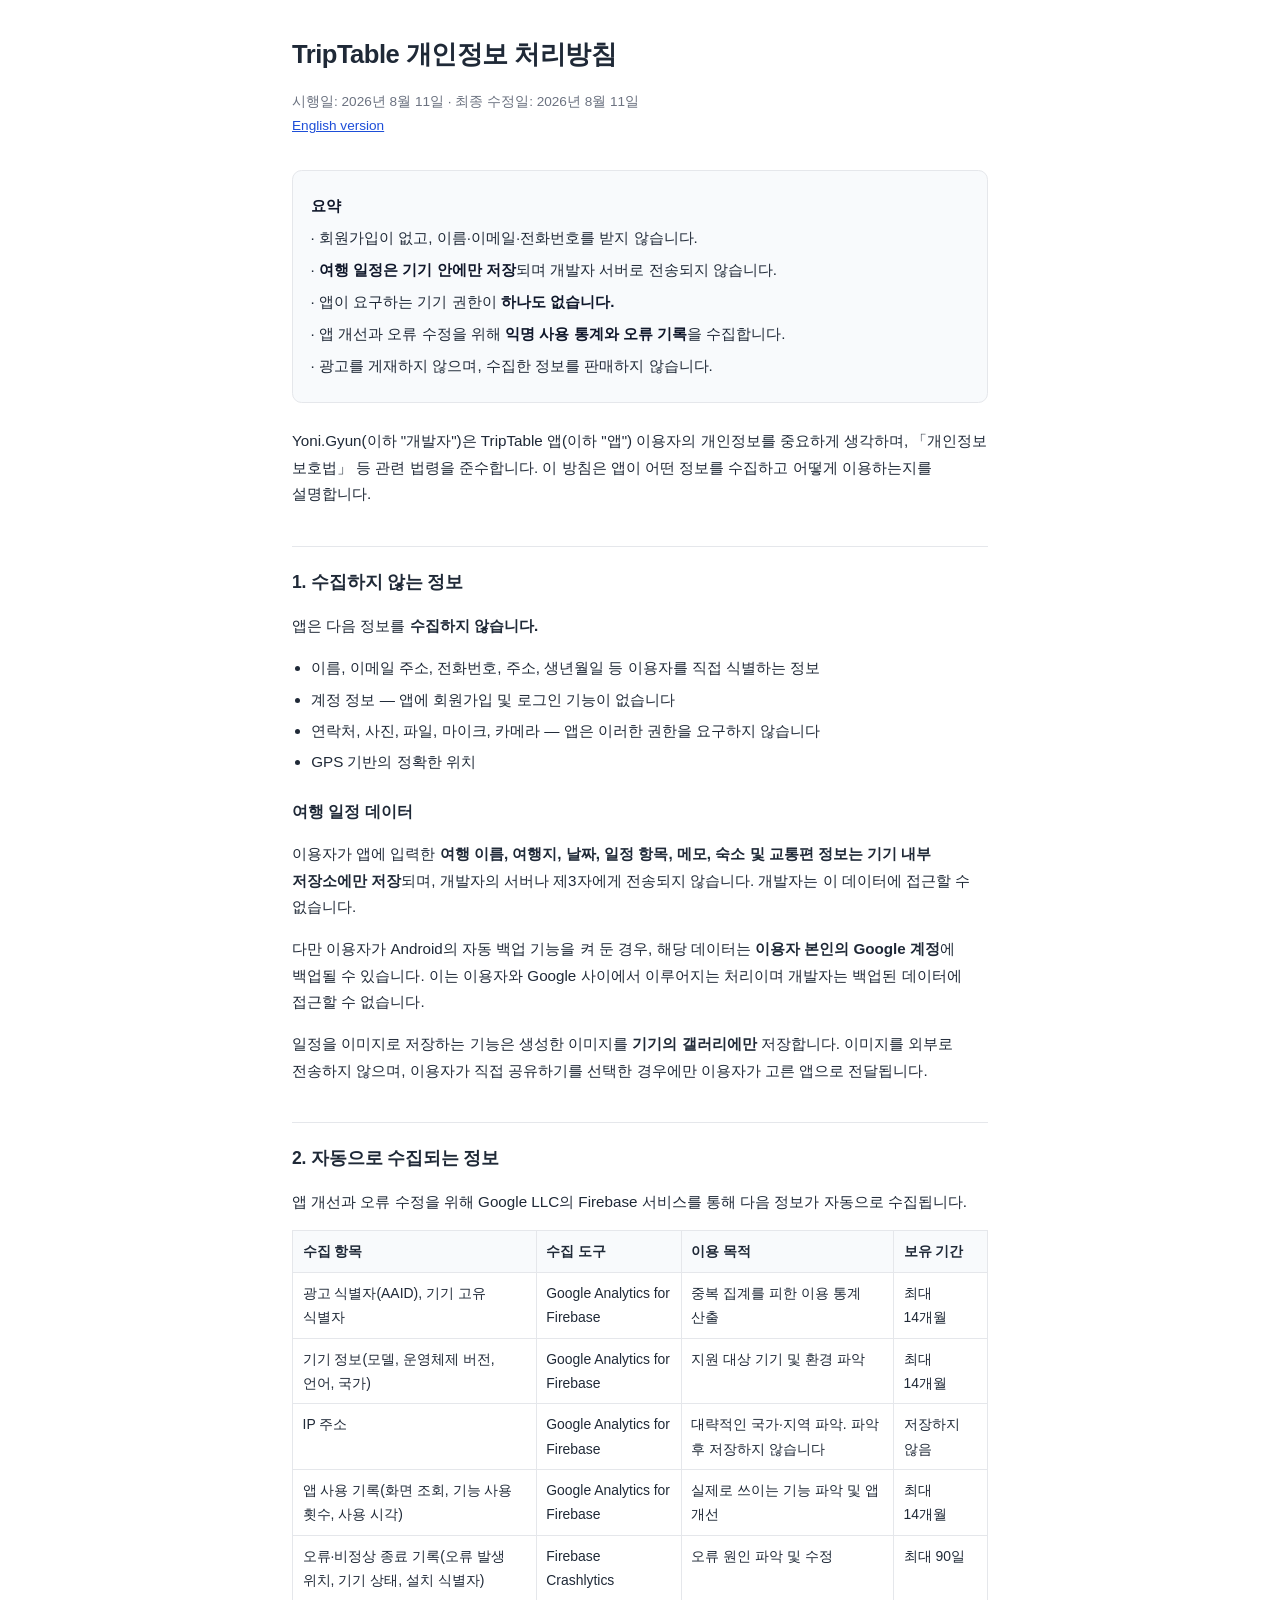
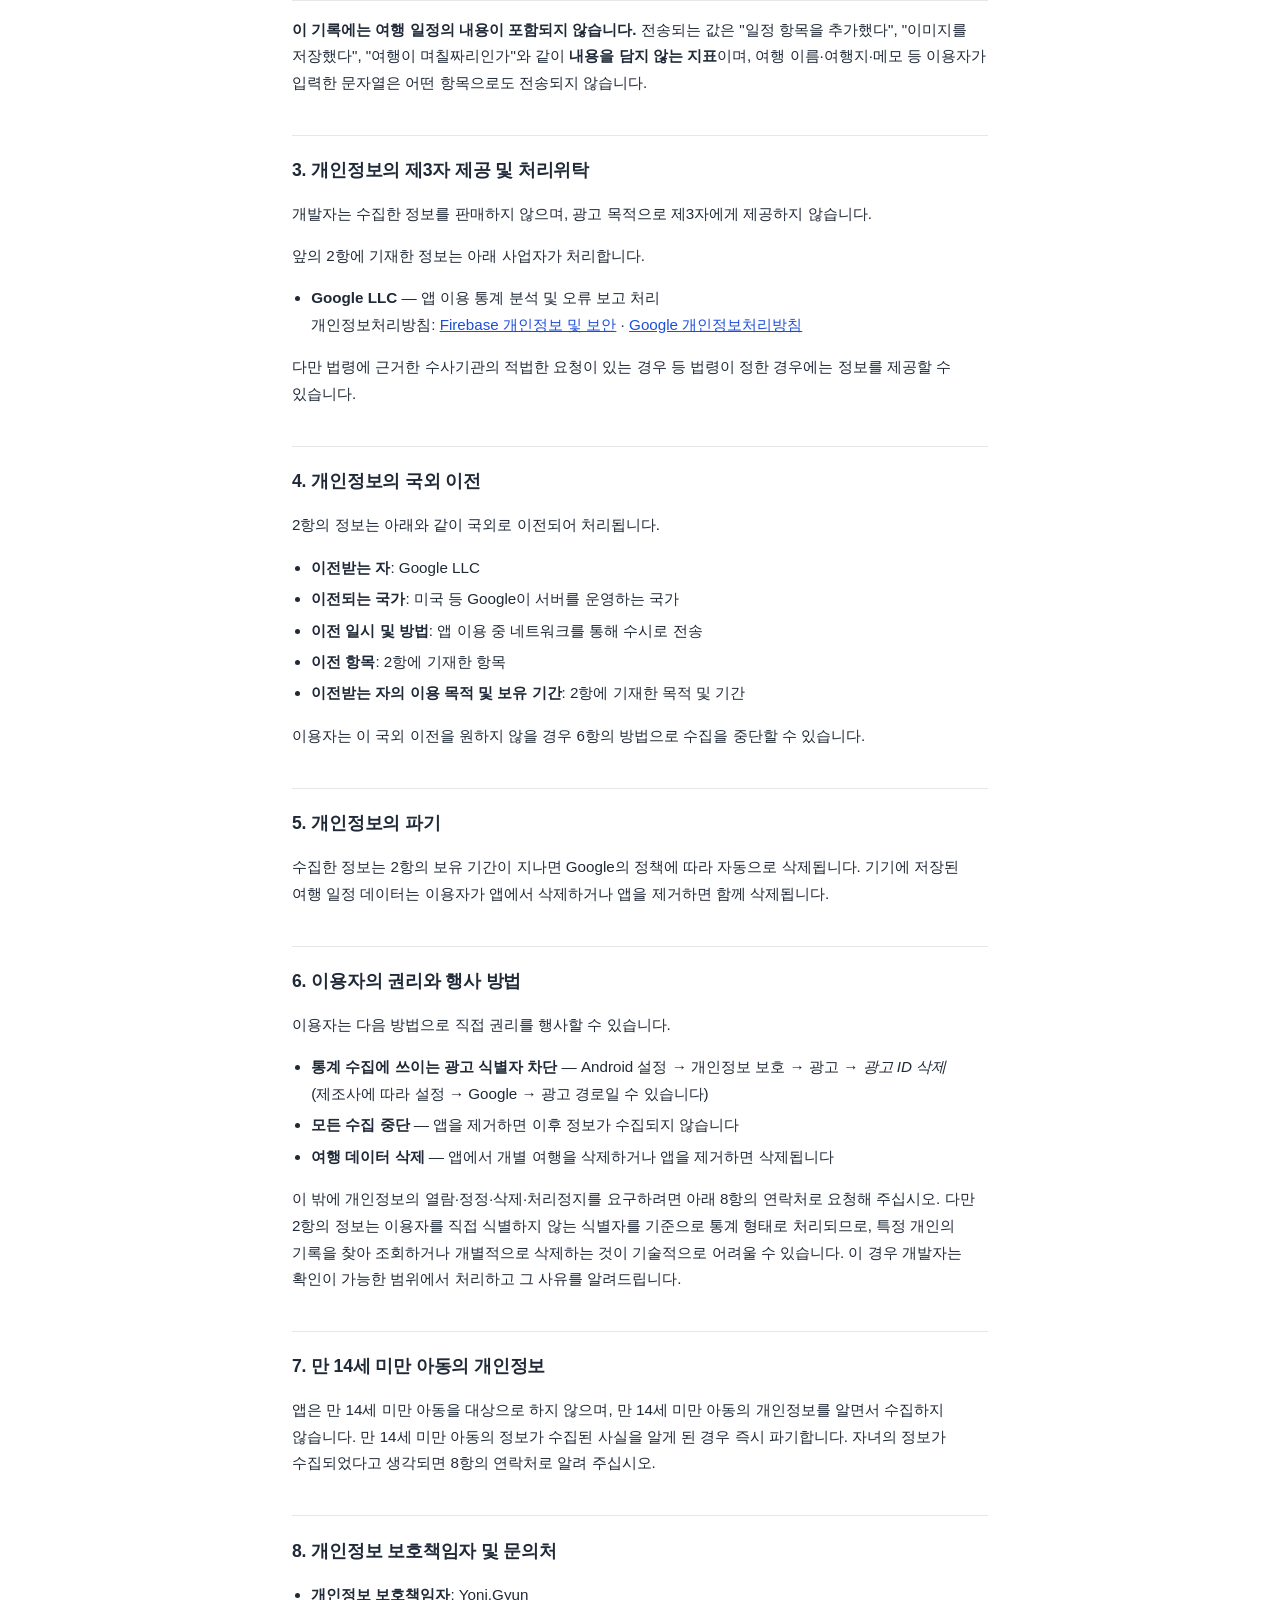
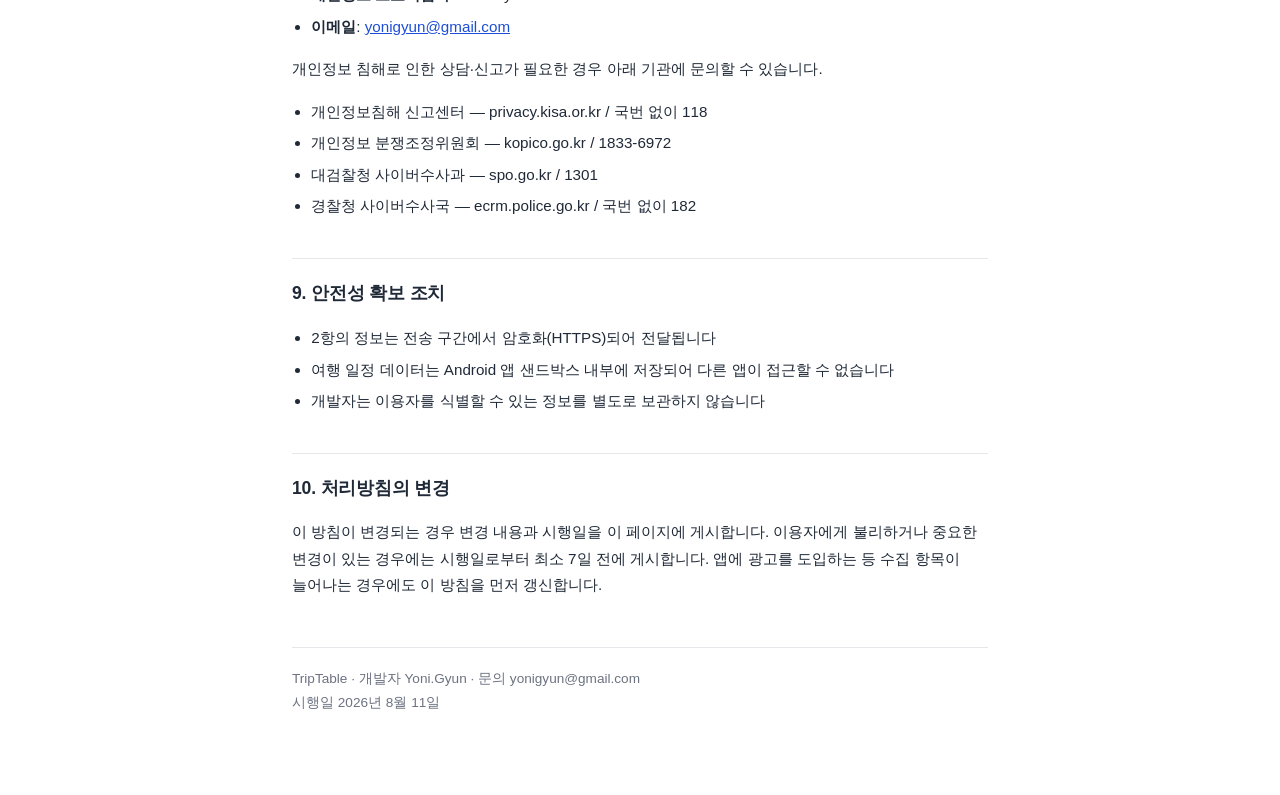
==== triptable/index.html @ 4144d803 "docs: 처리방침 게시 구조 + TripTable 방침 (한국어 정본 + 영문) 여러 앱의 개인정보 처리방침을 한 곳에서 게시하기 위한 저장소를 구성한다.  구조는 앱마다 최상위" ====
<!DOCTYPE html>
<html lang="ko">
<head>
<meta charset="utf-8">
<meta name="viewport" content="width=device-width, initial-scale=1">
<title>TripTable 개인정보 처리방침</title>
<link rel="stylesheet" href="../assets/policy.css">
</head>
<body>

<h1>TripTable 개인정보 처리방침</h1>
<p class="meta">
  시행일: 2026년 8월 11일 · 최종 수정일: 2026년 8월 11일<br>
  <a href="en/">English version</a>
</p>

<div class="lead">
  <p><strong>요약</strong></p>
  <p>· 회원가입이 없고, 이름·이메일·전화번호를 받지 않습니다.</p>
  <p>· <strong>여행 일정은 기기 안에만 저장</strong>되며 개발자 서버로 전송되지 않습니다.</p>
  <p>· 앱이 요구하는 기기 권한이 <strong>하나도 없습니다.</strong></p>
  <p>· 앱 개선과 오류 수정을 위해 <strong>익명 사용 통계와 오류 기록</strong>을 수집합니다.</p>
  <p>· 광고를 게재하지 않으며, 수집한 정보를 판매하지 않습니다.</p>
</div>

<p>
  Yoni.Gyun(이하 "개발자")은 TripTable 앱(이하 "앱") 이용자의 개인정보를 중요하게 생각하며,
  「개인정보 보호법」 등 관련 법령을 준수합니다. 이 방침은 앱이 어떤 정보를 수집하고 어떻게
  이용하는지를 설명합니다.
</p>

<h2>1. 수집하지 않는 정보</h2>
<p>앱은 다음 정보를 <strong>수집하지 않습니다.</strong></p>
<ul>
  <li>이름, 이메일 주소, 전화번호, 주소, 생년월일 등 이용자를 직접 식별하는 정보</li>
  <li>계정 정보 — 앱에 회원가입 및 로그인 기능이 없습니다</li>
  <li>연락처, 사진, 파일, 마이크, 카메라 — 앱은 이러한 권한을 요구하지 않습니다</li>
  <li>GPS 기반의 정확한 위치</li>
</ul>

<h3>여행 일정 데이터</h3>
<p>
  이용자가 앱에 입력한 <strong>여행 이름, 여행지, 날짜, 일정 항목, 메모, 숙소 및 교통편 정보는
  기기 내부 저장소에만 저장</strong>되며, 개발자의 서버나 제3자에게 전송되지 않습니다.
  개발자는 이 데이터에 접근할 수 없습니다.
</p>
<p>
  다만 이용자가 Android의 자동 백업 기능을 켜 둔 경우, 해당 데이터는
  <strong>이용자 본인의 Google 계정</strong>에 백업될 수 있습니다. 이는 이용자와 Google 사이에서
  이루어지는 처리이며 개발자는 백업된 데이터에 접근할 수 없습니다.
</p>
<p>
  일정을 이미지로 저장하는 기능은 생성한 이미지를 <strong>기기의 갤러리에만</strong> 저장합니다.
  이미지를 외부로 전송하지 않으며, 이용자가 직접 공유하기를 선택한 경우에만 이용자가 고른 앱으로
  전달됩니다.
</p>

<h2>2. 자동으로 수집되는 정보</h2>
<p>
  앱 개선과 오류 수정을 위해 Google LLC의 Firebase 서비스를 통해 다음 정보가 자동으로 수집됩니다.
</p>

<table>
  <thead>
    <tr><th>수집 항목</th><th>수집 도구</th><th>이용 목적</th><th>보유 기간</th></tr>
  </thead>
  <tbody>
    <tr>
      <td>광고 식별자(AAID), 기기 고유 식별자</td>
      <td>Google Analytics for Firebase</td>
      <td>중복 집계를 피한 이용 통계 산출</td>
      <td>최대 14개월</td>
    </tr>
    <tr>
      <td>기기 정보(모델, 운영체제 버전, 언어, 국가)</td>
      <td>Google Analytics for Firebase</td>
      <td>지원 대상 기기 및 환경 파악</td>
      <td>최대 14개월</td>
    </tr>
    <tr>
      <td>IP 주소</td>
      <td>Google Analytics for Firebase</td>
      <td>대략적인 국가·지역 파악. 파악 후 저장하지 않습니다</td>
      <td>저장하지 않음</td>
    </tr>
    <tr>
      <td>앱 사용 기록(화면 조회, 기능 사용 횟수, 사용 시각)</td>
      <td>Google Analytics for Firebase</td>
      <td>실제로 쓰이는 기능 파악 및 앱 개선</td>
      <td>최대 14개월</td>
    </tr>
    <tr>
      <td>오류·비정상 종료 기록(오류 발생 위치, 기기 상태, 설치 식별자)</td>
      <td>Firebase Crashlytics</td>
      <td>오류 원인 파악 및 수정</td>
      <td>최대 90일</td>
    </tr>
  </tbody>
</table>

<p>
  <strong>이 기록에는 여행 일정의 내용이 포함되지 않습니다.</strong> 전송되는 값은 "일정 항목을
  추가했다", "이미지를 저장했다", "여행이 며칠짜리인가"와 같이 <strong>내용을 담지 않는 지표</strong>이며,
  여행 이름·여행지·메모 등 이용자가 입력한 문자열은 어떤 항목으로도 전송되지 않습니다.
</p>

<h2>3. 개인정보의 제3자 제공 및 처리위탁</h2>
<p>개발자는 수집한 정보를 판매하지 않으며, 광고 목적으로 제3자에게 제공하지 않습니다.</p>
<p>앞의 2항에 기재한 정보는 아래 사업자가 처리합니다.</p>
<ul>
  <li>
    <strong>Google LLC</strong> — 앱 이용 통계 분석 및 오류 보고 처리<br>
    개인정보처리방침:
    <a href="https://firebase.google.com/support/privacy" target="_blank" rel="noopener noreferrer">Firebase 개인정보 및 보안</a> ·
    <a href="https://policies.google.com/privacy" target="_blank" rel="noopener noreferrer">Google 개인정보처리방침</a>
  </li>
</ul>
<p>
  다만 법령에 근거한 수사기관의 적법한 요청이 있는 경우 등 법령이 정한 경우에는 정보를 제공할 수 있습니다.
</p>

<h2>4. 개인정보의 국외 이전</h2>
<p>2항의 정보는 아래와 같이 국외로 이전되어 처리됩니다.</p>
<ul>
  <li><strong>이전받는 자</strong>: Google LLC</li>
  <li><strong>이전되는 국가</strong>: 미국 등 Google이 서버를 운영하는 국가</li>
  <li><strong>이전 일시 및 방법</strong>: 앱 이용 중 네트워크를 통해 수시로 전송</li>
  <li><strong>이전 항목</strong>: 2항에 기재한 항목</li>
  <li><strong>이전받는 자의 이용 목적 및 보유 기간</strong>: 2항에 기재한 목적 및 기간</li>
</ul>
<p>
  이용자는 이 국외 이전을 원하지 않을 경우 6항의 방법으로 수집을 중단할 수 있습니다.
</p>

<h2>5. 개인정보의 파기</h2>
<p>
  수집한 정보는 2항의 보유 기간이 지나면 Google의 정책에 따라 자동으로 삭제됩니다.
  기기에 저장된 여행 일정 데이터는 이용자가 앱에서 삭제하거나 앱을 제거하면 함께 삭제됩니다.
</p>

<h2>6. 이용자의 권리와 행사 방법</h2>
<p>이용자는 다음 방법으로 직접 권리를 행사할 수 있습니다.</p>
<ul>
  <li>
    <strong>통계 수집에 쓰이는 광고 식별자 차단</strong> —
    Android 설정 → 개인정보 보호 → 광고 → <em>광고 ID 삭제</em>
    (제조사에 따라 설정 → Google → 광고 경로일 수 있습니다)
  </li>
  <li><strong>모든 수집 중단</strong> — 앱을 제거하면 이후 정보가 수집되지 않습니다</li>
  <li><strong>여행 데이터 삭제</strong> — 앱에서 개별 여행을 삭제하거나 앱을 제거하면 삭제됩니다</li>
</ul>
<p>
  이 밖에 개인정보의 열람·정정·삭제·처리정지를 요구하려면 아래 8항의 연락처로 요청해 주십시오.
  다만 2항의 정보는 이용자를 직접 식별하지 않는 식별자를 기준으로 통계 형태로 처리되므로,
  특정 개인의 기록을 찾아 조회하거나 개별적으로 삭제하는 것이 기술적으로 어려울 수 있습니다.
  이 경우 개발자는 확인이 가능한 범위에서 처리하고 그 사유를 알려드립니다.
</p>

<h2>7. 만 14세 미만 아동의 개인정보</h2>
<p>
  앱은 만 14세 미만 아동을 대상으로 하지 않으며, 만 14세 미만 아동의 개인정보를 알면서
  수집하지 않습니다. 만 14세 미만 아동의 정보가 수집된 사실을 알게 된 경우 즉시 파기합니다.
  자녀의 정보가 수집되었다고 생각되면 8항의 연락처로 알려 주십시오.
</p>

<h2>8. 개인정보 보호책임자 및 문의처</h2>
<ul>
  <li><strong>개인정보 보호책임자</strong>: Yoni.Gyun</li>
  <li><strong>이메일</strong>: <a href="mailto:yonigyun@gmail.com">yonigyun@gmail.com</a></li>
</ul>
<p>
  개인정보 침해로 인한 상담·신고가 필요한 경우 아래 기관에 문의할 수 있습니다.
</p>
<ul>
  <li>개인정보침해 신고센터 — privacy.kisa.or.kr / 국번 없이 118</li>
  <li>개인정보 분쟁조정위원회 — kopico.go.kr / 1833-6972</li>
  <li>대검찰청 사이버수사과 — spo.go.kr / 1301</li>
  <li>경찰청 사이버수사국 — ecrm.police.go.kr / 국번 없이 182</li>
</ul>

<h2>9. 안전성 확보 조치</h2>
<ul>
  <li>2항의 정보는 전송 구간에서 암호화(HTTPS)되어 전달됩니다</li>
  <li>여행 일정 데이터는 Android 앱 샌드박스 내부에 저장되어 다른 앱이 접근할 수 없습니다</li>
  <li>개발자는 이용자를 식별할 수 있는 정보를 별도로 보관하지 않습니다</li>
</ul>

<h2>10. 처리방침의 변경</h2>
<p>
  이 방침이 변경되는 경우 변경 내용과 시행일을 이 페이지에 게시합니다. 이용자에게 불리하거나
  중요한 변경이 있는 경우에는 시행일로부터 최소 7일 전에 게시합니다. 앱에 광고를 도입하는 등
  수집 항목이 늘어나는 경우에도 이 방침을 먼저 갱신합니다.
</p>

<footer>
  TripTable · 개발자 Yoni.Gyun · 문의 yonigyun@gmail.com<br>
  시행일 2026년 8월 11일
</footer>

</body>
</html>
---- assets/policy.css ----
/* 모든 앱의 처리방침이 공유하는 스타일.
   앱이 늘어나도 이 파일 하나만 고치면 전체 문서의 모양이 함께 바뀐다. */

:root { color-scheme: light dark; }
* { box-sizing: border-box; }

body {
  font-family: -apple-system, BlinkMacSystemFont, "Apple SD Gothic Neo", "Malgun Gothic",
               "Helvetica Neue", Arial, sans-serif;
  line-height: 1.75;
  margin: 0 auto;
  padding: 2rem 1.25rem 5rem;
  max-width: 46rem;
  color: #1f2937;
  background: #ffffff;
  word-break: keep-all;
  overflow-wrap: break-word;
}

h1 { font-size: 1.6rem; margin: 0 0 .4rem; letter-spacing: -.02em; }
h2 {
  font-size: 1.1rem; margin: 2.4rem 0 .7rem; padding-top: 1.2rem;
  border-top: 1px solid #e5e7eb; letter-spacing: -.01em;
}
h3 { font-size: .98rem; margin: 1.4rem 0 .4rem; }
p, li { font-size: .95rem; }
ul { padding-left: 1.2rem; }
li { margin: .3rem 0; }
a { color: #1d4ed8; }

.meta { color: #6b7280; font-size: .85rem; margin-bottom: 2rem; }

.lead {
  background: #f8fafc; border: 1px solid #e5e7eb; border-radius: .6rem;
  padding: 1rem 1.1rem; margin: 1.6rem 0;
}
.lead p { margin: .35rem 0; }
.lead strong { color: #0f172a; }

/* 표는 자체 영역에서 가로 스크롤한다 — 본문이 밀려나면 모바일에서 읽을 수 없다. */
table {
  width: 100%; border-collapse: collapse; margin: .8rem 0;
  font-size: .87rem; display: block; overflow-x: auto;
}
th, td { border: 1px solid #e5e7eb; padding: .5rem .6rem; text-align: left; vertical-align: top; }
th { background: #f8fafc; font-weight: 600; white-space: nowrap; }

/* 허브 페이지의 앱 목록 */
.apps { list-style: none; padding: 0; margin: 1.6rem 0; }
.apps li {
  border: 1px solid #e5e7eb; border-radius: .6rem;
  padding: .9rem 1.1rem; margin: .6rem 0;
}
.apps a { font-weight: 600; font-size: 1rem; text-decoration: none; }
.apps .sub { display: block; color: #6b7280; font-size: .85rem; margin-top: .2rem; }

footer {
  margin-top: 3rem; padding-top: 1.2rem; border-top: 1px solid #e5e7eb;
  color: #6b7280; font-size: .85rem;
}

@media (prefers-color-scheme: dark) {
  body { color: #e5e7eb; background: #0f172a; }
  h2 { border-top-color: #1f2937; }
  a { color: #93c5fd; }
  .meta, footer { color: #9ca3af; }
  .lead { background: #111827; border-color: #1f2937; }
  .lead strong { color: #f9fafb; }
  th, td { border-color: #1f2937; }
  th { background: #111827; }
  .apps li { border-color: #1f2937; }
  .apps .sub { color: #9ca3af; }
  footer { border-top-color: #1f2937; }
}
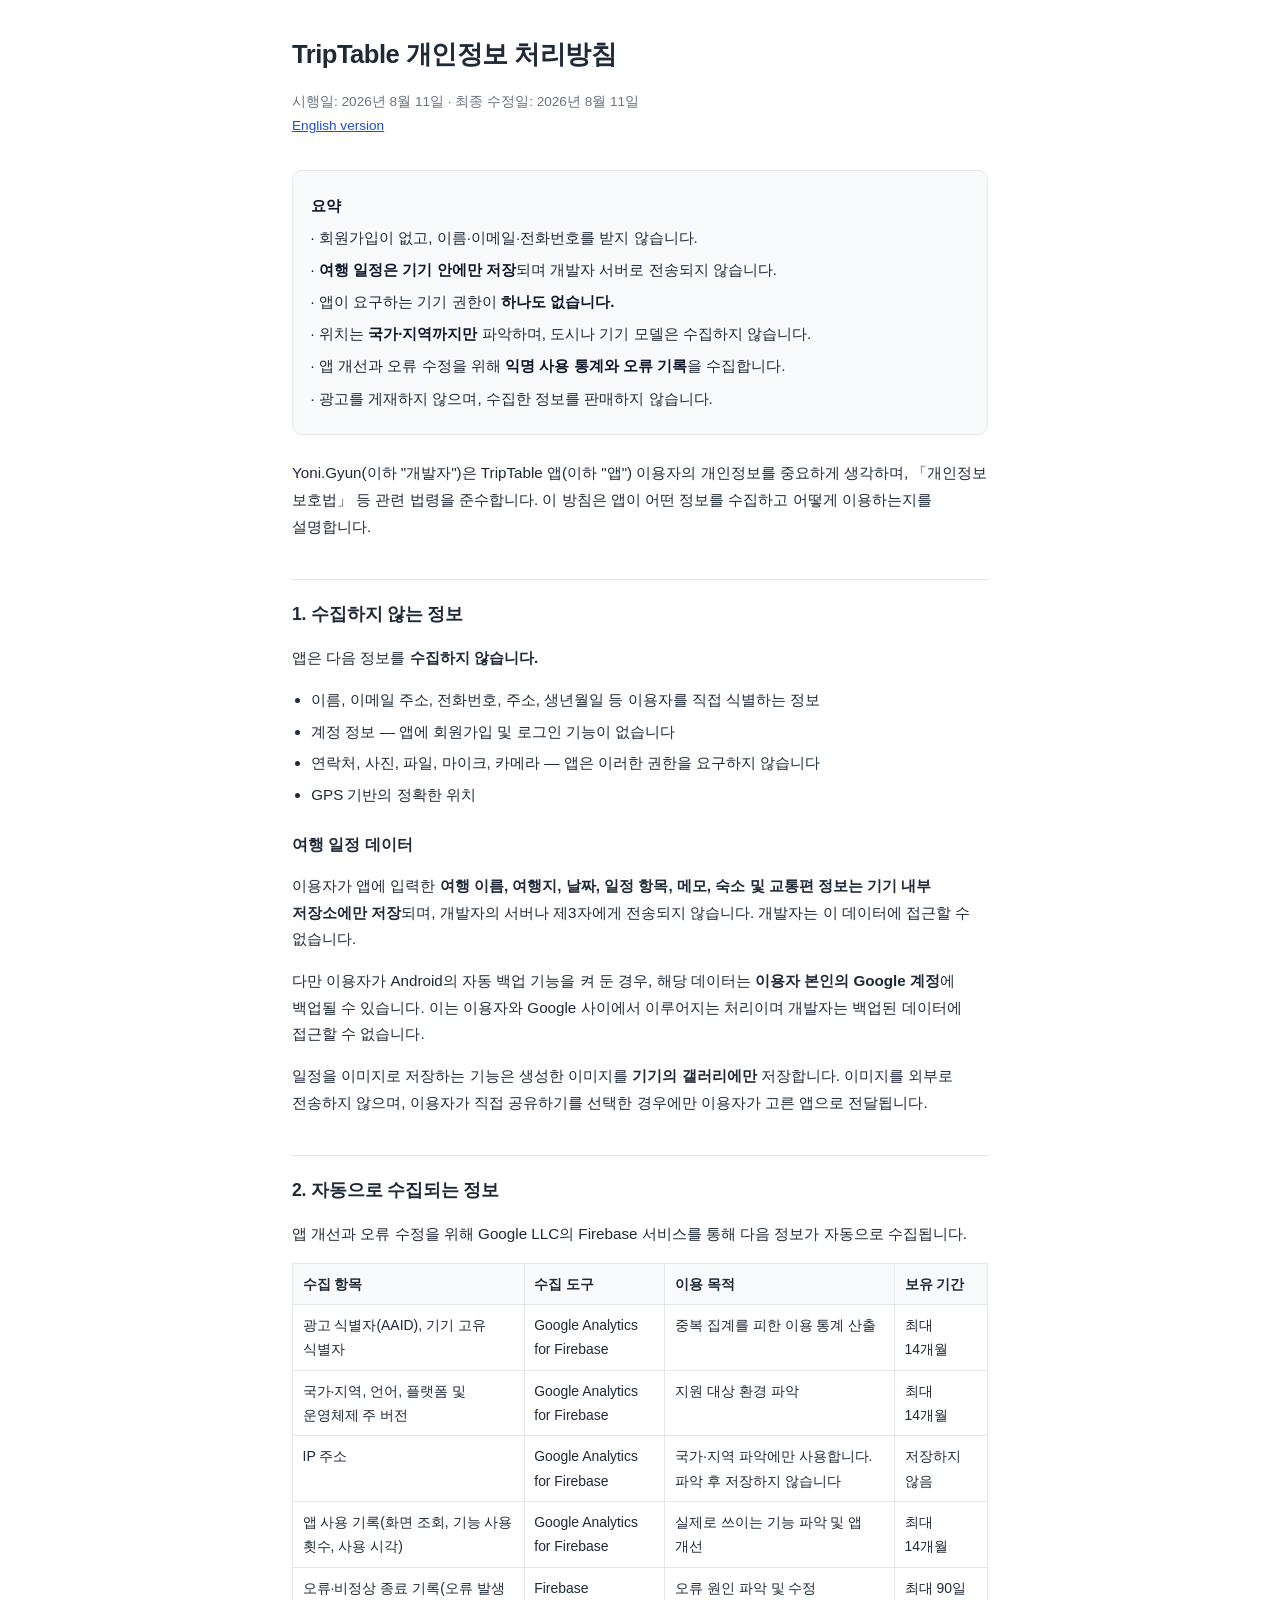
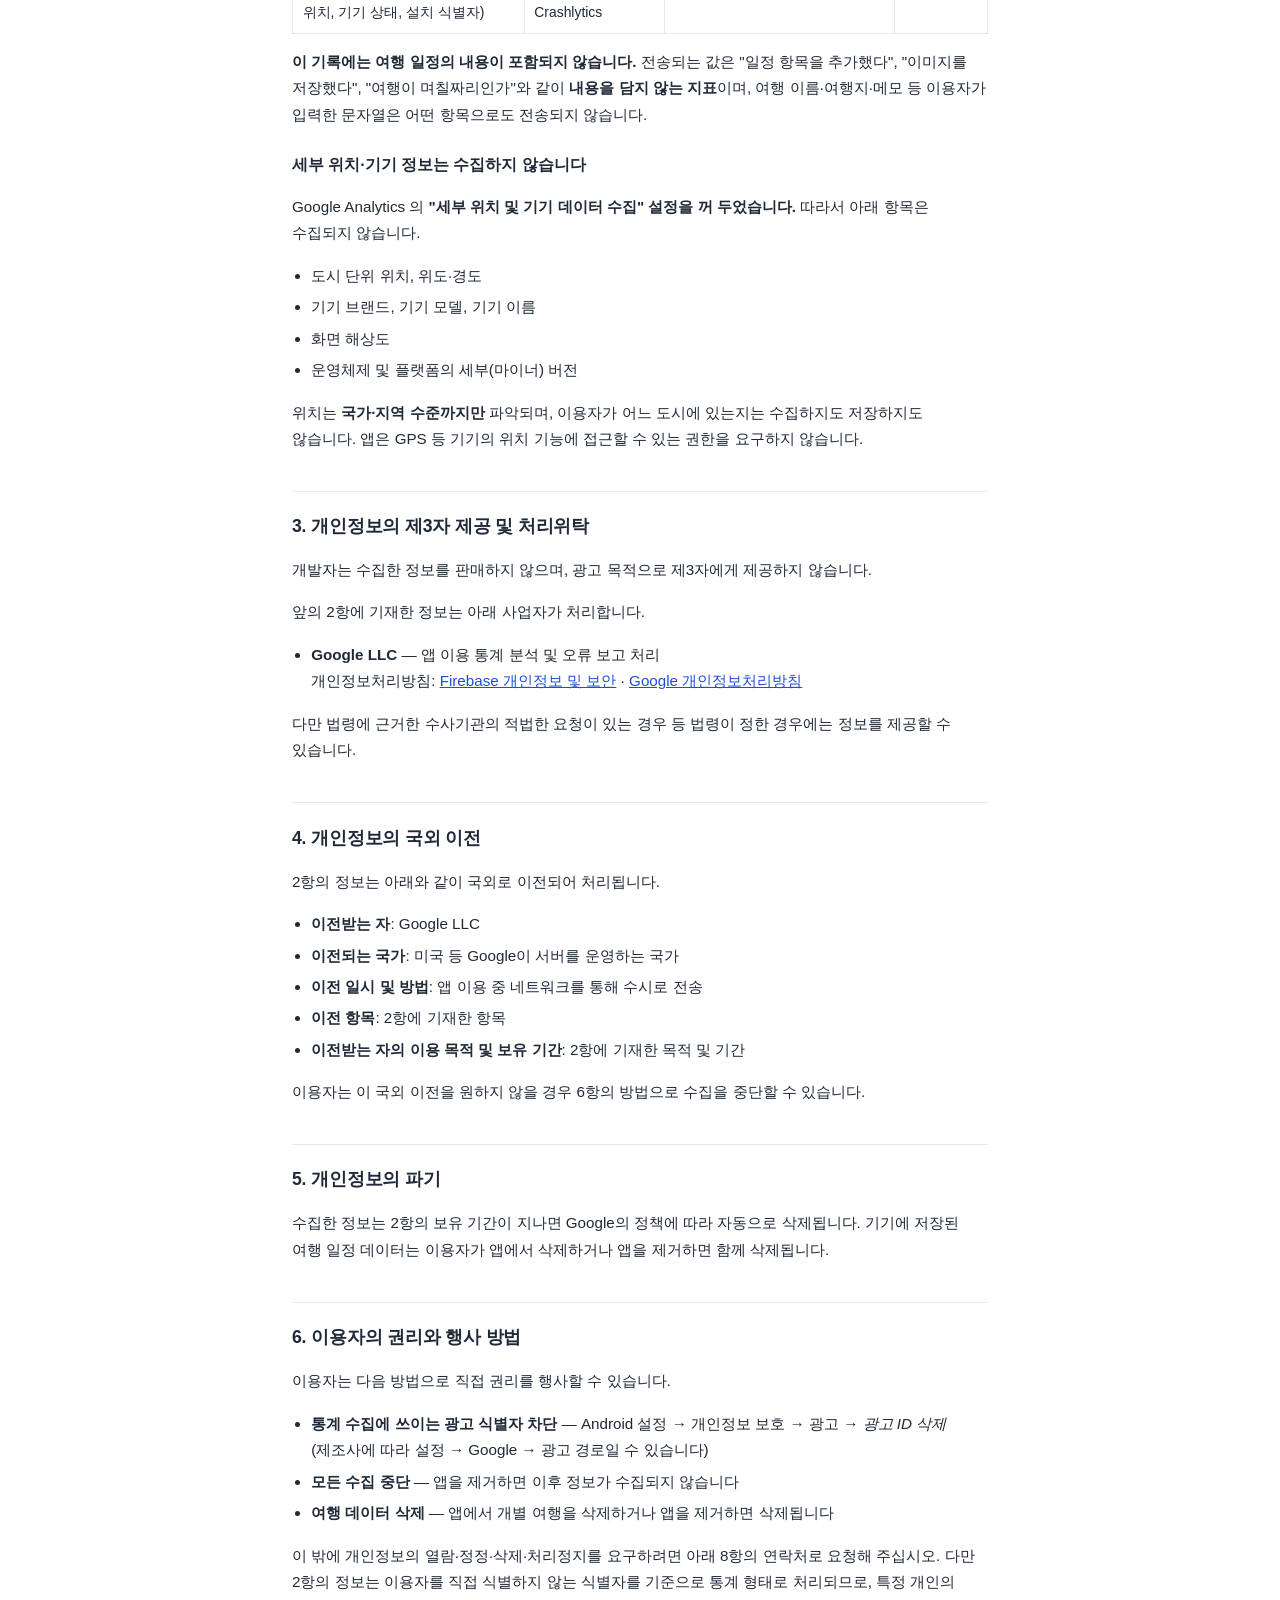
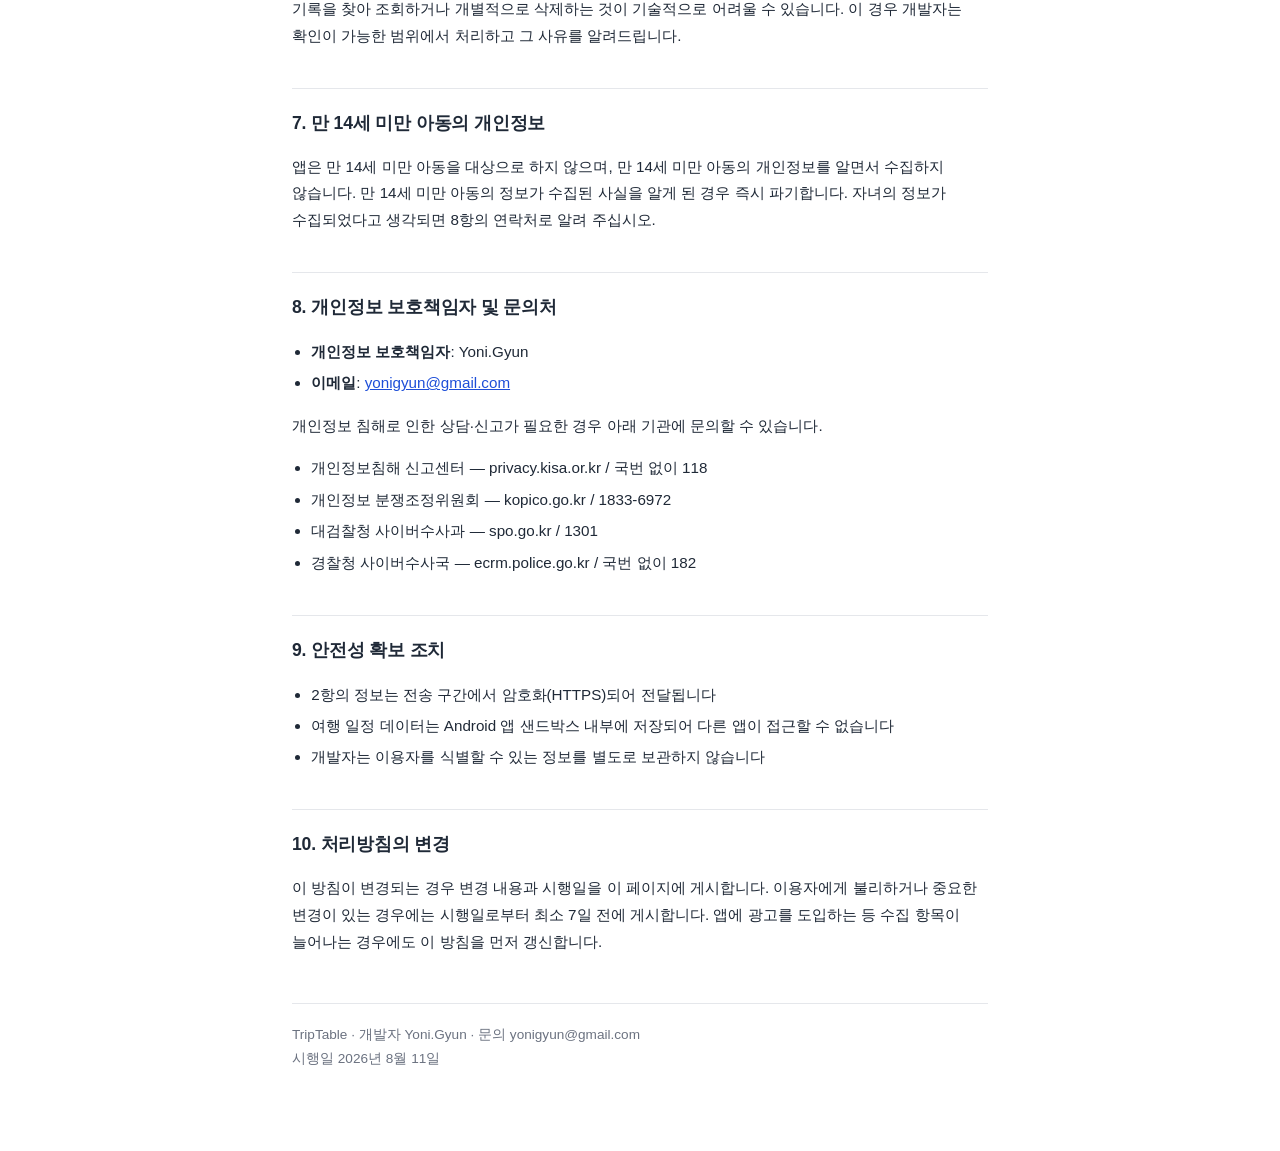
==== commit 134ca784: "docs(triptable): 세부 위치·기기 데이터 수집 비활성 상태를 방침에 반영 Firebase 콘솔에서 "세부 위치 및 기기 데이터 수집"을 끈 것을 확인해, 방침이 실제보" ====
--- a/triptable/index.html
+++ b/triptable/index.html
@@ -19,6 +19,7 @@
   <p>· 회원가입이 없고, 이름·이메일·전화번호를 받지 않습니다.</p>
   <p>· <strong>여행 일정은 기기 안에만 저장</strong>되며 개발자 서버로 전송되지 않습니다.</p>
   <p>· 앱이 요구하는 기기 권한이 <strong>하나도 없습니다.</strong></p>
+  <p>· 위치는 <strong>국가·지역까지만</strong> 파악하며, 도시나 기기 모델은 수집하지 않습니다.</p>
   <p>· 앱 개선과 오류 수정을 위해 <strong>익명 사용 통계와 오류 기록</strong>을 수집합니다.</p>
   <p>· 광고를 게재하지 않으며, 수집한 정보를 판매하지 않습니다.</p>
 </div>
@@ -72,15 +73,15 @@
       <td>최대 14개월</td>
     </tr>
     <tr>
-      <td>기기 정보(모델, 운영체제 버전, 언어, 국가)</td>
-      <td>Google Analytics for Firebase</td>
-      <td>지원 대상 기기 및 환경 파악</td>
+      <td>국가·지역, 언어, 플랫폼 및 운영체제 주 버전</td>
+      <td>Google Analytics for Firebase</td>
+      <td>지원 대상 환경 파악</td>
       <td>최대 14개월</td>
     </tr>
     <tr>
       <td>IP 주소</td>
       <td>Google Analytics for Firebase</td>
-      <td>대략적인 국가·지역 파악. 파악 후 저장하지 않습니다</td>
+      <td>국가·지역 파악에만 사용합니다. 파악 후 저장하지 않습니다</td>
       <td>저장하지 않음</td>
     </tr>
     <tr>
@@ -102,6 +103,23 @@
   <strong>이 기록에는 여행 일정의 내용이 포함되지 않습니다.</strong> 전송되는 값은 "일정 항목을
   추가했다", "이미지를 저장했다", "여행이 며칠짜리인가"와 같이 <strong>내용을 담지 않는 지표</strong>이며,
   여행 이름·여행지·메모 등 이용자가 입력한 문자열은 어떤 항목으로도 전송되지 않습니다.
+</p>
+
+<h3>세부 위치·기기 정보는 수집하지 않습니다</h3>
+<p>
+  Google Analytics 의 <strong>"세부 위치 및 기기 데이터 수집" 설정을 꺼 두었습니다.</strong>
+  따라서 아래 항목은 수집되지 않습니다.
+</p>
+<ul>
+  <li>도시 단위 위치, 위도·경도</li>
+  <li>기기 브랜드, 기기 모델, 기기 이름</li>
+  <li>화면 해상도</li>
+  <li>운영체제 및 플랫폼의 세부(마이너) 버전</li>
+</ul>
+<p>
+  위치는 <strong>국가·지역 수준까지만</strong> 파악되며, 이용자가 어느 도시에 있는지는
+  수집하지도 저장하지도 않습니다. 앱은 GPS 등 기기의 위치 기능에 접근할 수 있는 권한을
+  요구하지 않습니다.
 </p>
 
 <h2>3. 개인정보의 제3자 제공 및 처리위탁</h2>
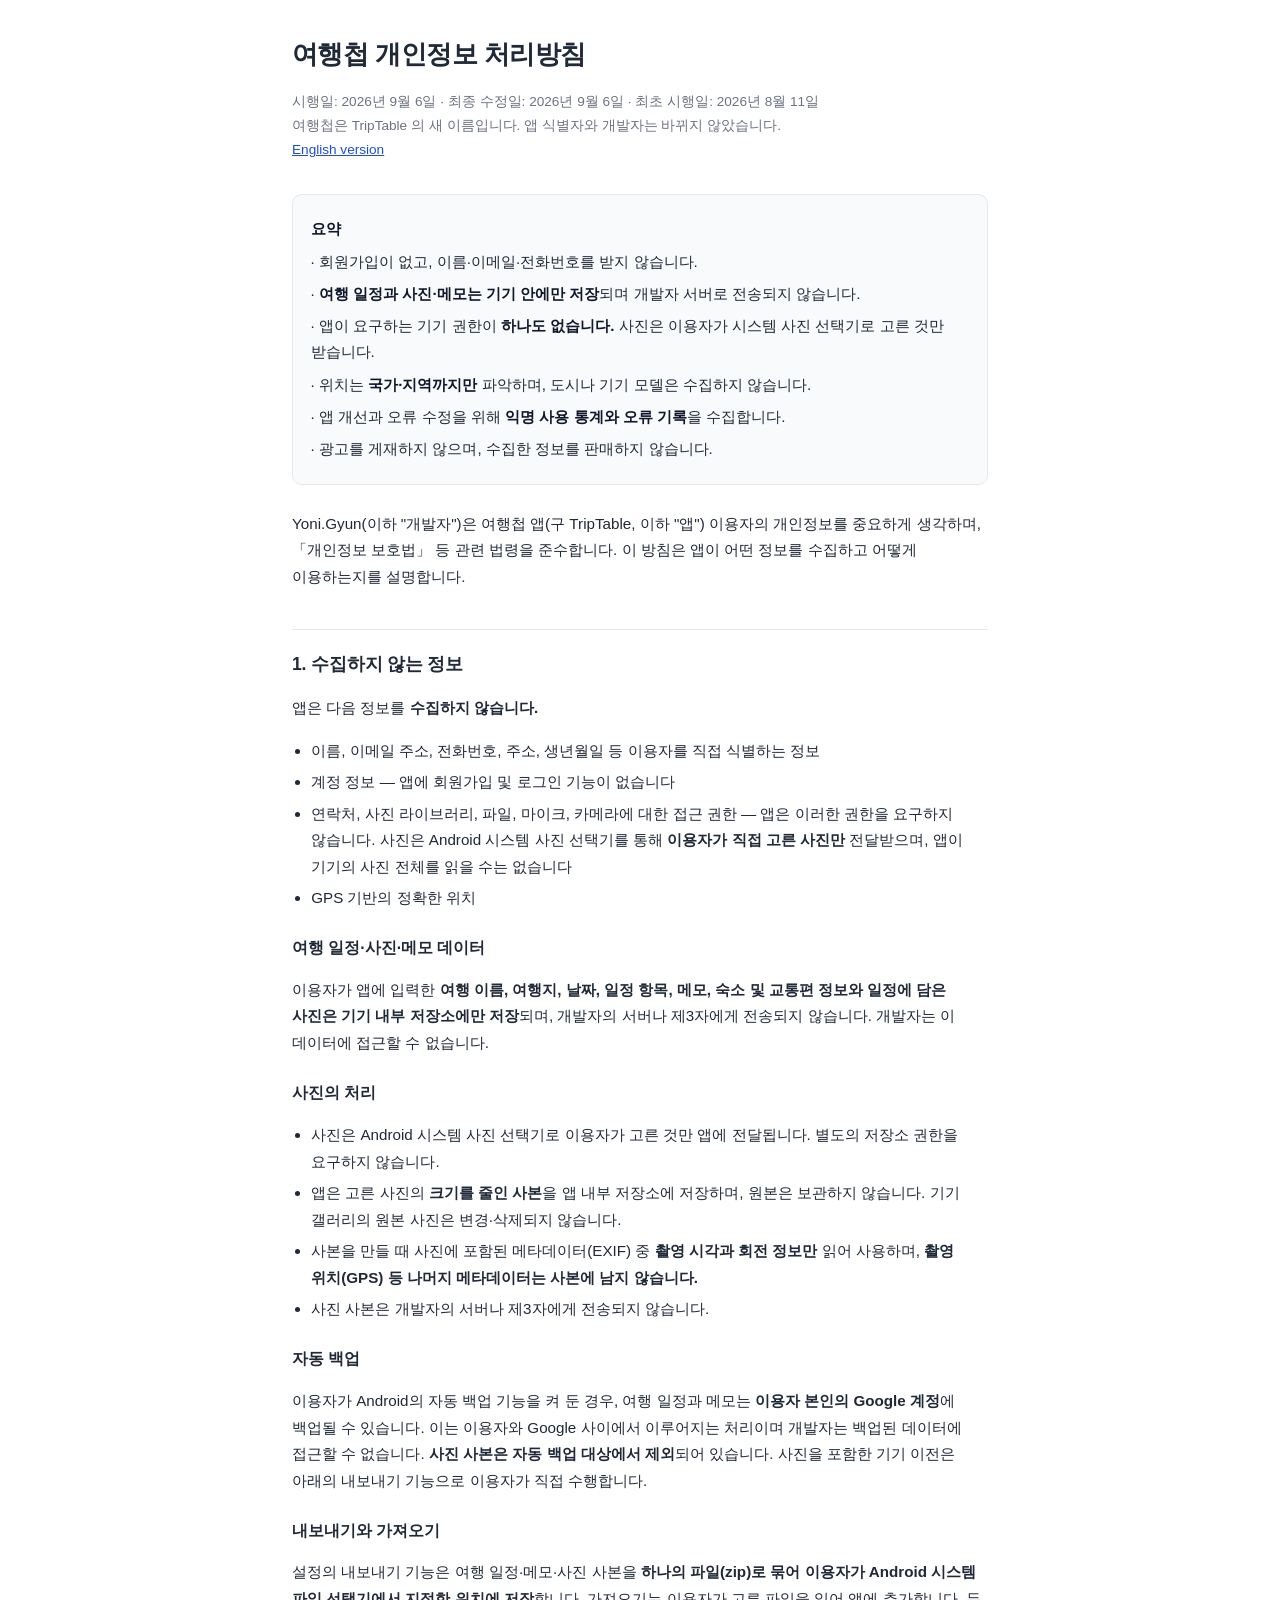
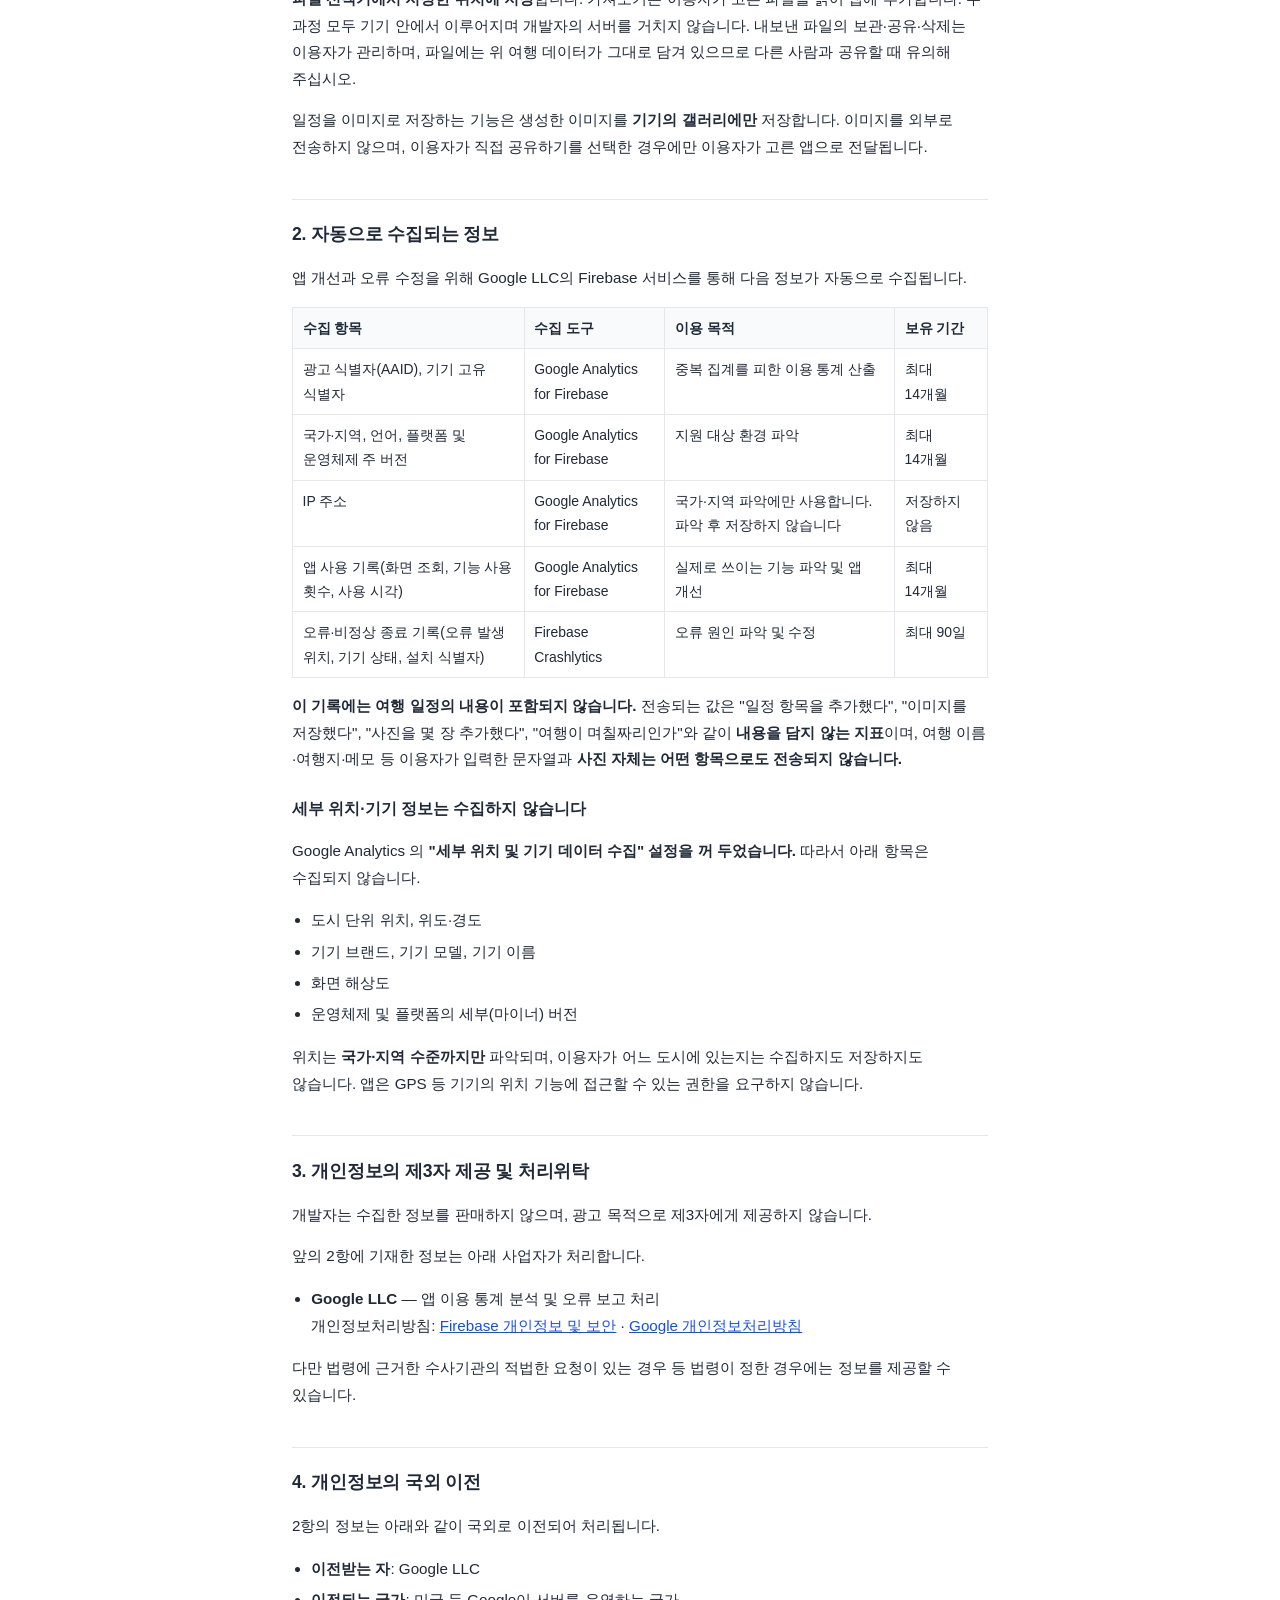
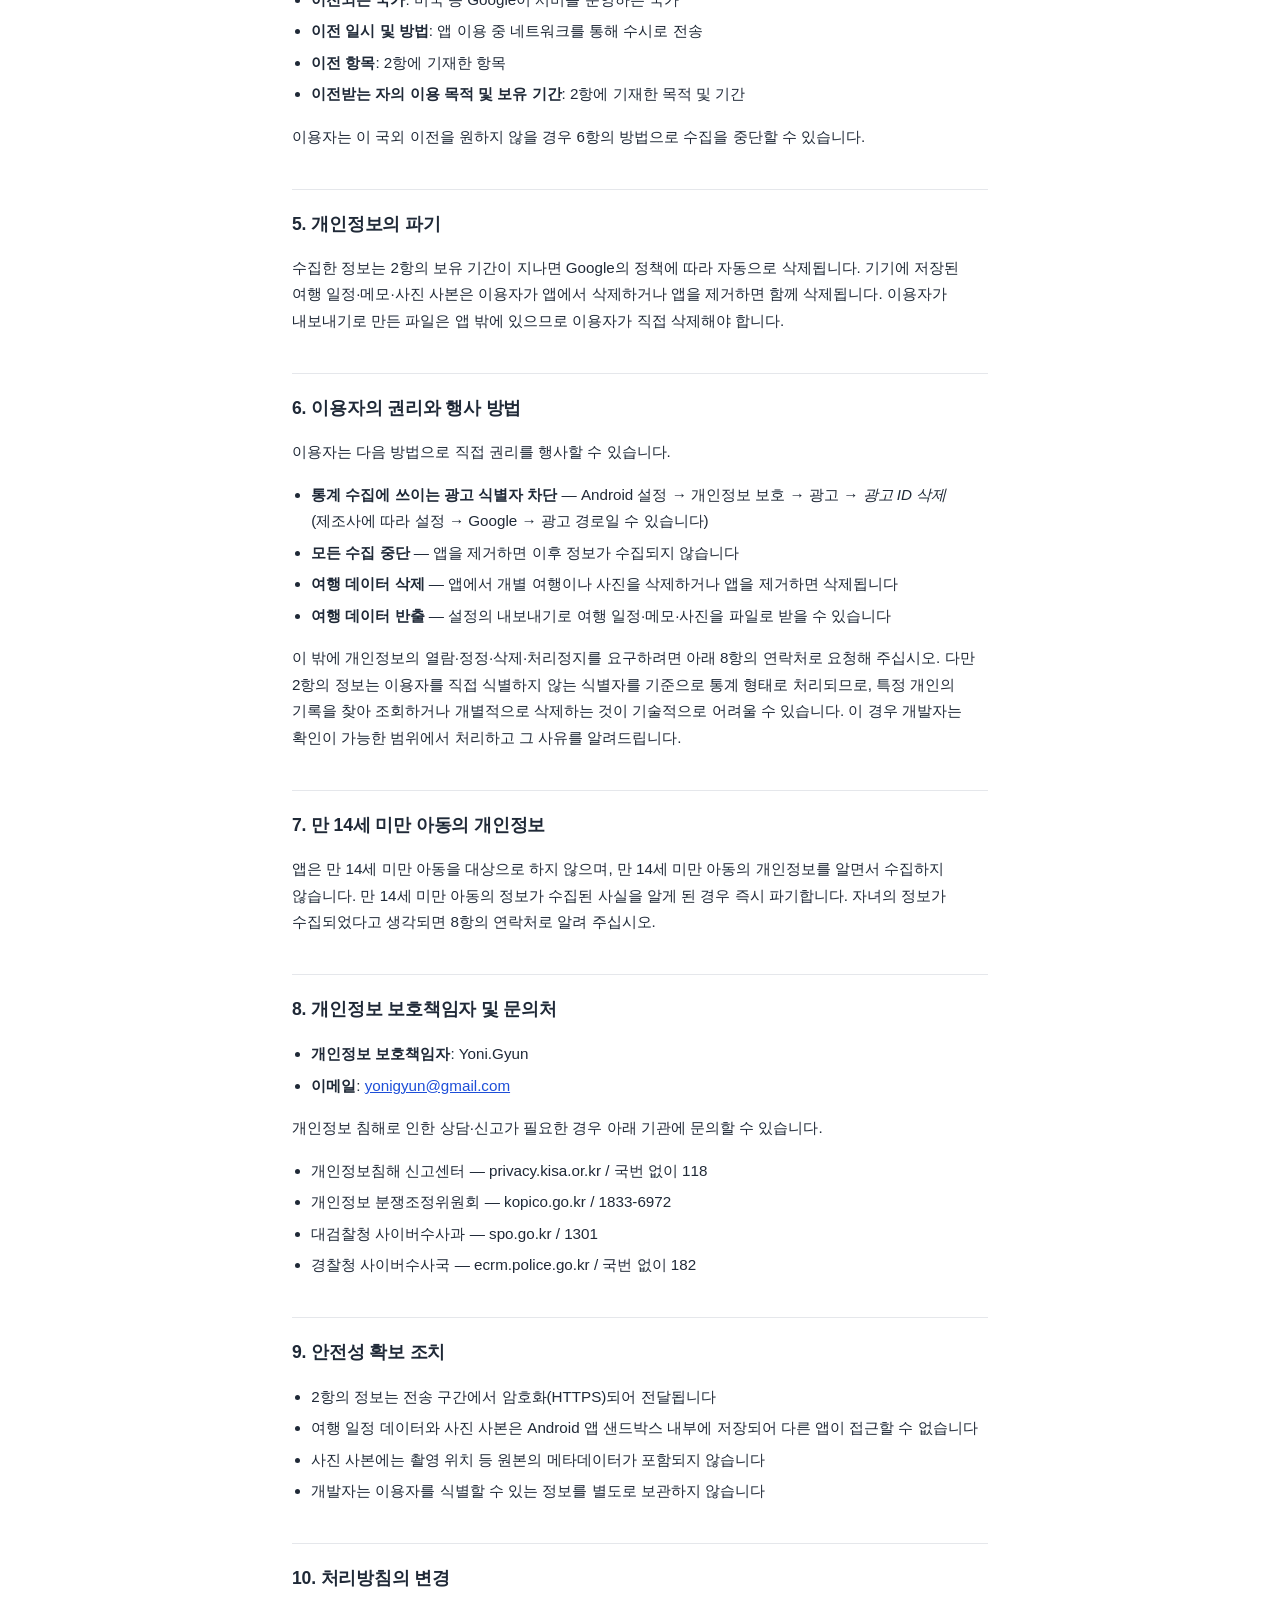
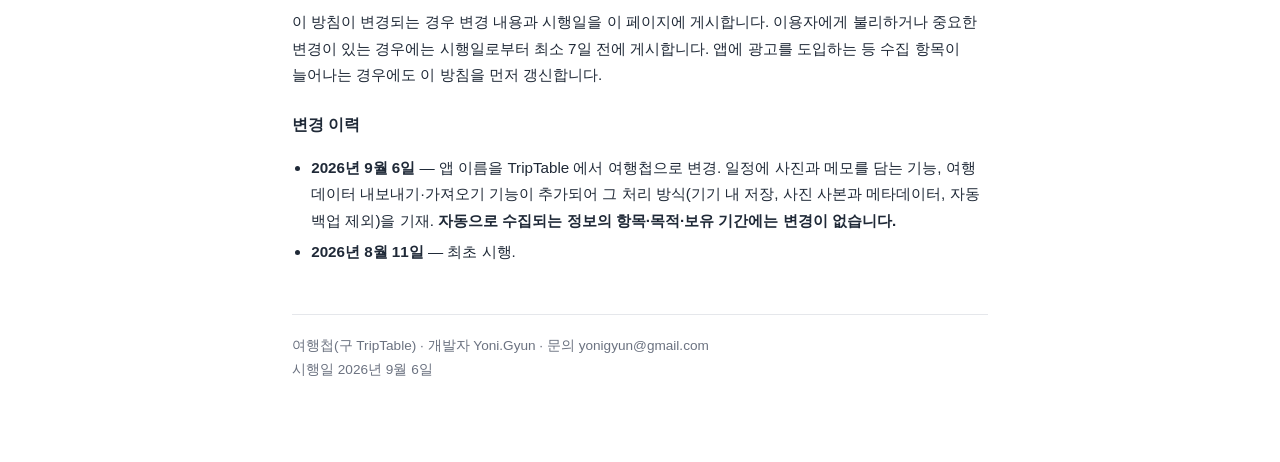
==== commit ad96b9cc: "docs(triptable): 여행첩 v2.0 반영 — 사진·메모·내보내기 처리 기재, 앱 이름 변경" ====
--- a/triptable/index.html
+++ b/triptable/index.html
@@ -3,29 +3,30 @@
 <head>
 <meta charset="utf-8">
 <meta name="viewport" content="width=device-width, initial-scale=1">
-<title>TripTable 개인정보 처리방침</title>
+<title>여행첩 개인정보 처리방침</title>
 <link rel="stylesheet" href="../assets/policy.css">
 </head>
 <body>
 
-<h1>TripTable 개인정보 처리방침</h1>
+<h1>여행첩 개인정보 처리방침</h1>
 <p class="meta">
-  시행일: 2026년 8월 11일 · 최종 수정일: 2026년 8월 11일<br>
+  시행일: 2026년 9월 6일 · 최종 수정일: 2026년 9월 6일 · 최초 시행일: 2026년 8월 11일<br>
+  여행첩은 TripTable 의 새 이름입니다. 앱 식별자와 개발자는 바뀌지 않았습니다.<br>
   <a href="en/">English version</a>
 </p>
 
 <div class="lead">
   <p><strong>요약</strong></p>
   <p>· 회원가입이 없고, 이름·이메일·전화번호를 받지 않습니다.</p>
-  <p>· <strong>여행 일정은 기기 안에만 저장</strong>되며 개발자 서버로 전송되지 않습니다.</p>
-  <p>· 앱이 요구하는 기기 권한이 <strong>하나도 없습니다.</strong></p>
+  <p>· <strong>여행 일정과 사진·메모는 기기 안에만 저장</strong>되며 개발자 서버로 전송되지 않습니다.</p>
+  <p>· 앱이 요구하는 기기 권한이 <strong>하나도 없습니다.</strong> 사진은 이용자가 시스템 사진 선택기로 고른 것만 받습니다.</p>
   <p>· 위치는 <strong>국가·지역까지만</strong> 파악하며, 도시나 기기 모델은 수집하지 않습니다.</p>
   <p>· 앱 개선과 오류 수정을 위해 <strong>익명 사용 통계와 오류 기록</strong>을 수집합니다.</p>
   <p>· 광고를 게재하지 않으며, 수집한 정보를 판매하지 않습니다.</p>
 </div>
 
 <p>
-  Yoni.Gyun(이하 "개발자")은 TripTable 앱(이하 "앱") 이용자의 개인정보를 중요하게 생각하며,
+  Yoni.Gyun(이하 "개발자")은 여행첩 앱(구 TripTable, 이하 "앱") 이용자의 개인정보를 중요하게 생각하며,
   「개인정보 보호법」 등 관련 법령을 준수합니다. 이 방침은 앱이 어떤 정보를 수집하고 어떻게
   이용하는지를 설명합니다.
 </p>
@@ -35,20 +36,43 @@
 <ul>
   <li>이름, 이메일 주소, 전화번호, 주소, 생년월일 등 이용자를 직접 식별하는 정보</li>
   <li>계정 정보 — 앱에 회원가입 및 로그인 기능이 없습니다</li>
-  <li>연락처, 사진, 파일, 마이크, 카메라 — 앱은 이러한 권한을 요구하지 않습니다</li>
+  <li>연락처, 사진 라이브러리, 파일, 마이크, 카메라에 대한 접근 권한 — 앱은 이러한 권한을 요구하지 않습니다.
+    사진은 Android 시스템 사진 선택기를 통해 <strong>이용자가 직접 고른 사진만</strong> 전달받으며,
+    앱이 기기의 사진 전체를 읽을 수는 없습니다</li>
   <li>GPS 기반의 정확한 위치</li>
 </ul>
 
-<h3>여행 일정 데이터</h3>
-<p>
-  이용자가 앱에 입력한 <strong>여행 이름, 여행지, 날짜, 일정 항목, 메모, 숙소 및 교통편 정보는
-  기기 내부 저장소에만 저장</strong>되며, 개발자의 서버나 제3자에게 전송되지 않습니다.
-  개발자는 이 데이터에 접근할 수 없습니다.
-</p>
-<p>
-  다만 이용자가 Android의 자동 백업 기능을 켜 둔 경우, 해당 데이터는
+<h3>여행 일정·사진·메모 데이터</h3>
+<p>
+  이용자가 앱에 입력한 <strong>여행 이름, 여행지, 날짜, 일정 항목, 메모, 숙소 및 교통편 정보와
+  일정에 담은 사진은 기기 내부 저장소에만 저장</strong>되며, 개발자의 서버나 제3자에게 전송되지
+  않습니다. 개발자는 이 데이터에 접근할 수 없습니다.
+</p>
+<h3>사진의 처리</h3>
+<ul>
+  <li>사진은 Android 시스템 사진 선택기로 이용자가 고른 것만 앱에 전달됩니다. 별도의 저장소 권한을
+    요구하지 않습니다.</li>
+  <li>앱은 고른 사진의 <strong>크기를 줄인 사본</strong>을 앱 내부 저장소에 저장하며, 원본은
+    보관하지 않습니다. 기기 갤러리의 원본 사진은 변경·삭제되지 않습니다.</li>
+  <li>사본을 만들 때 사진에 포함된 메타데이터(EXIF) 중 <strong>촬영 시각과 회전 정보만</strong> 읽어
+    사용하며, <strong>촬영 위치(GPS) 등 나머지 메타데이터는 사본에 남지 않습니다.</strong></li>
+  <li>사진 사본은 개발자의 서버나 제3자에게 전송되지 않습니다.</li>
+</ul>
+<h3>자동 백업</h3>
+<p>
+  이용자가 Android의 자동 백업 기능을 켜 둔 경우, 여행 일정과 메모는
   <strong>이용자 본인의 Google 계정</strong>에 백업될 수 있습니다. 이는 이용자와 Google 사이에서
   이루어지는 처리이며 개발자는 백업된 데이터에 접근할 수 없습니다.
+  <strong>사진 사본은 자동 백업 대상에서 제외</strong>되어 있습니다. 사진을 포함한 기기 이전은
+  아래의 내보내기 기능으로 이용자가 직접 수행합니다.
+</p>
+<h3>내보내기와 가져오기</h3>
+<p>
+  설정의 내보내기 기능은 여행 일정·메모·사진 사본을 <strong>하나의 파일(zip)로 묶어 이용자가
+  Android 시스템 파일 선택기에서 지정한 위치에 저장</strong>합니다. 가져오기는 이용자가 고른 파일을
+  읽어 앱에 추가합니다. 두 과정 모두 기기 안에서 이루어지며 개발자의 서버를 거치지 않습니다.
+  내보낸 파일의 보관·공유·삭제는 이용자가 관리하며, 파일에는 위 여행 데이터가 그대로 담겨 있으므로
+  다른 사람과 공유할 때 유의해 주십시오.
 </p>
 <p>
   일정을 이미지로 저장하는 기능은 생성한 이미지를 <strong>기기의 갤러리에만</strong> 저장합니다.
@@ -101,8 +125,9 @@
 
 <p>
   <strong>이 기록에는 여행 일정의 내용이 포함되지 않습니다.</strong> 전송되는 값은 "일정 항목을
-  추가했다", "이미지를 저장했다", "여행이 며칠짜리인가"와 같이 <strong>내용을 담지 않는 지표</strong>이며,
-  여행 이름·여행지·메모 등 이용자가 입력한 문자열은 어떤 항목으로도 전송되지 않습니다.
+  추가했다", "이미지를 저장했다", "사진을 몇 장 추가했다", "여행이 며칠짜리인가"와 같이
+  <strong>내용을 담지 않는 지표</strong>이며, 여행 이름·여행지·메모 등 이용자가 입력한 문자열과
+  <strong>사진 자체는 어떤 항목으로도 전송되지 않습니다.</strong>
 </p>
 
 <h3>세부 위치·기기 정보는 수집하지 않습니다</h3>
@@ -153,7 +178,8 @@
 <h2>5. 개인정보의 파기</h2>
 <p>
   수집한 정보는 2항의 보유 기간이 지나면 Google의 정책에 따라 자동으로 삭제됩니다.
-  기기에 저장된 여행 일정 데이터는 이용자가 앱에서 삭제하거나 앱을 제거하면 함께 삭제됩니다.
+  기기에 저장된 여행 일정·메모·사진 사본은 이용자가 앱에서 삭제하거나 앱을 제거하면 함께 삭제됩니다.
+  이용자가 내보내기로 만든 파일은 앱 밖에 있으므로 이용자가 직접 삭제해야 합니다.
 </p>
 
 <h2>6. 이용자의 권리와 행사 방법</h2>
@@ -165,7 +191,8 @@
     (제조사에 따라 설정 → Google → 광고 경로일 수 있습니다)
   </li>
   <li><strong>모든 수집 중단</strong> — 앱을 제거하면 이후 정보가 수집되지 않습니다</li>
-  <li><strong>여행 데이터 삭제</strong> — 앱에서 개별 여행을 삭제하거나 앱을 제거하면 삭제됩니다</li>
+  <li><strong>여행 데이터 삭제</strong> — 앱에서 개별 여행이나 사진을 삭제하거나 앱을 제거하면 삭제됩니다</li>
+  <li><strong>여행 데이터 반출</strong> — 설정의 내보내기로 여행 일정·메모·사진을 파일로 받을 수 있습니다</li>
 </ul>
 <p>
   이 밖에 개인정보의 열람·정정·삭제·처리정지를 요구하려면 아래 8항의 연락처로 요청해 주십시오.
@@ -199,7 +226,8 @@
 <h2>9. 안전성 확보 조치</h2>
 <ul>
   <li>2항의 정보는 전송 구간에서 암호화(HTTPS)되어 전달됩니다</li>
-  <li>여행 일정 데이터는 Android 앱 샌드박스 내부에 저장되어 다른 앱이 접근할 수 없습니다</li>
+  <li>여행 일정 데이터와 사진 사본은 Android 앱 샌드박스 내부에 저장되어 다른 앱이 접근할 수 없습니다</li>
+  <li>사진 사본에는 촬영 위치 등 원본의 메타데이터가 포함되지 않습니다</li>
   <li>개발자는 이용자를 식별할 수 있는 정보를 별도로 보관하지 않습니다</li>
 </ul>
 
@@ -210,9 +238,18 @@
   수집 항목이 늘어나는 경우에도 이 방침을 먼저 갱신합니다.
 </p>
 
+<h3>변경 이력</h3>
+<ul>
+  <li><strong>2026년 9월 6일</strong> — 앱 이름을 TripTable 에서 여행첩으로 변경. 일정에 사진과 메모를 담는
+    기능, 여행 데이터 내보내기·가져오기 기능이 추가되어 그 처리 방식(기기 내 저장, 사진 사본과
+    메타데이터, 자동 백업 제외)을 기재. <strong>자동으로 수집되는 정보의 항목·목적·보유 기간에는 변경이
+    없습니다.</strong></li>
+  <li><strong>2026년 8월 11일</strong> — 최초 시행.</li>
+</ul>
+
 <footer>
-  TripTable · 개발자 Yoni.Gyun · 문의 yonigyun@gmail.com<br>
-  시행일 2026년 8월 11일
+  여행첩(구 TripTable) · 개발자 Yoni.Gyun · 문의 yonigyun@gmail.com<br>
+  시행일 2026년 9월 6일
 </footer>
 
 </body>
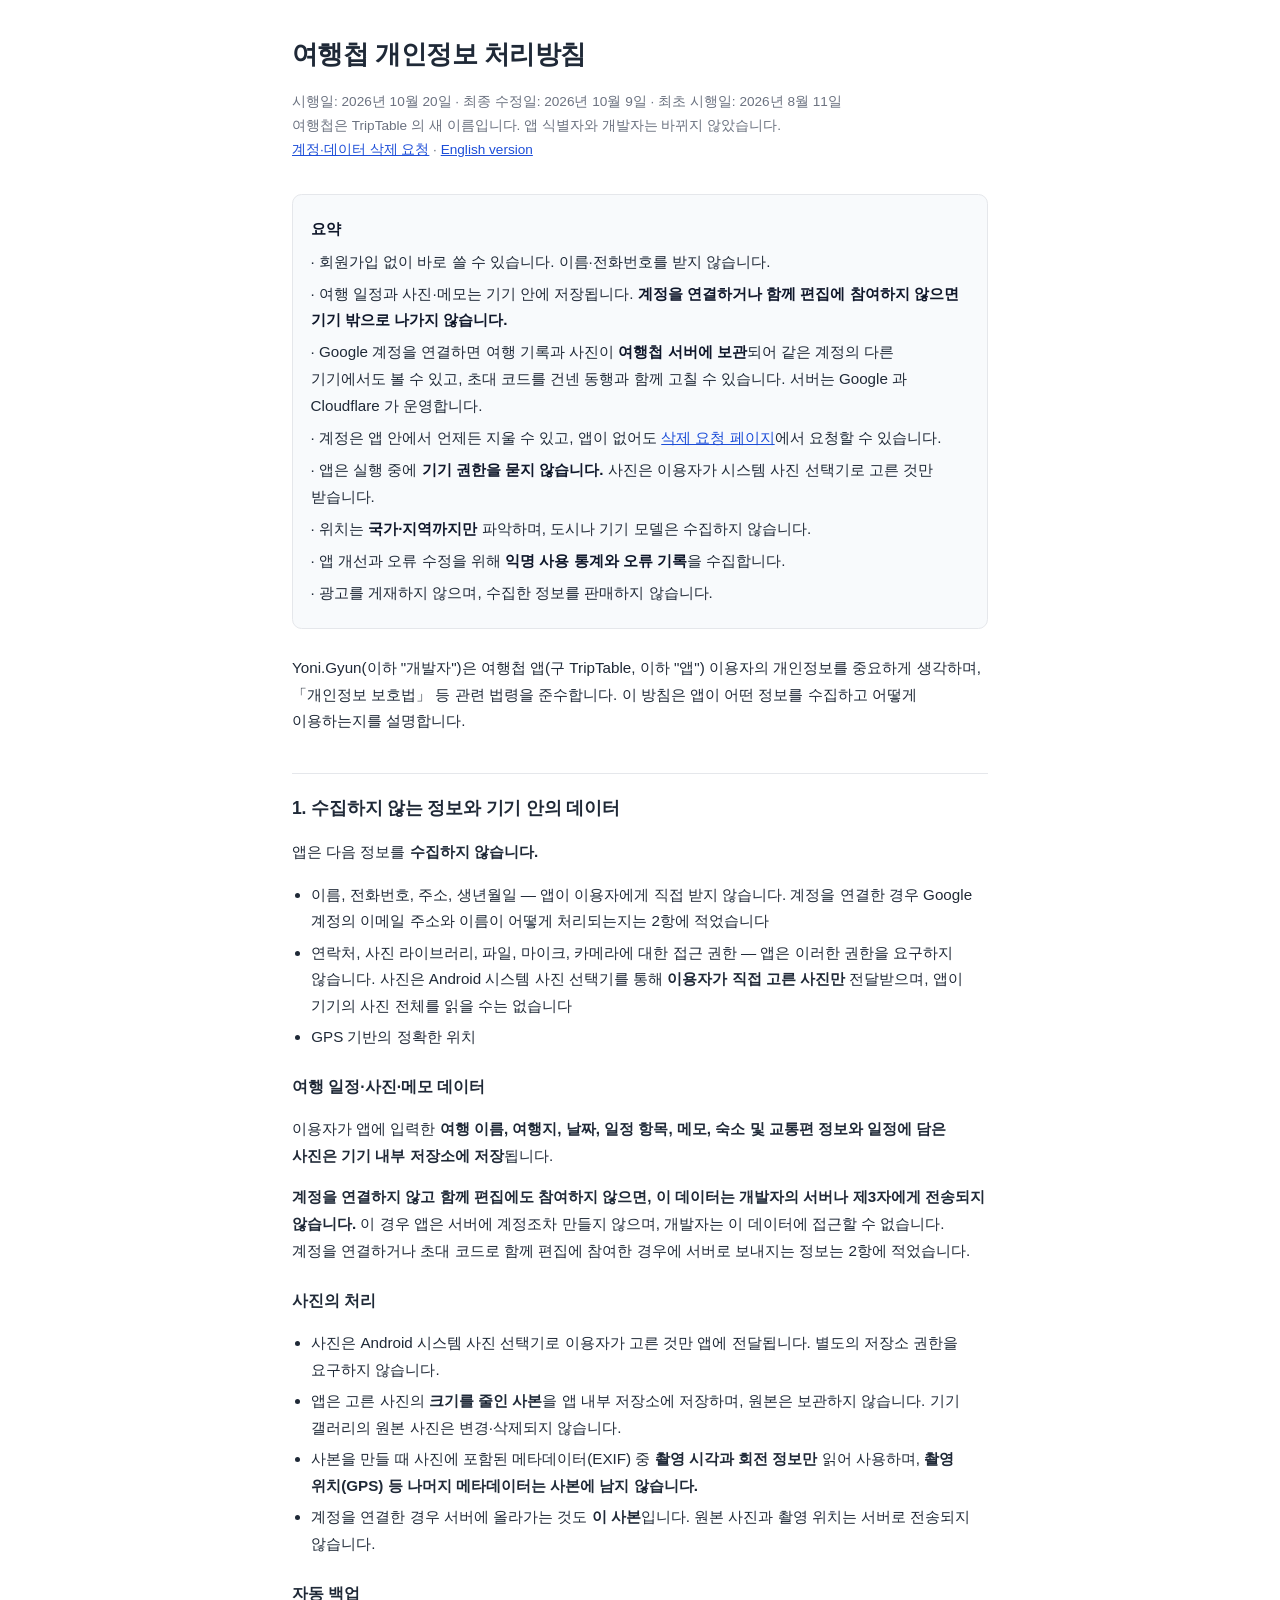
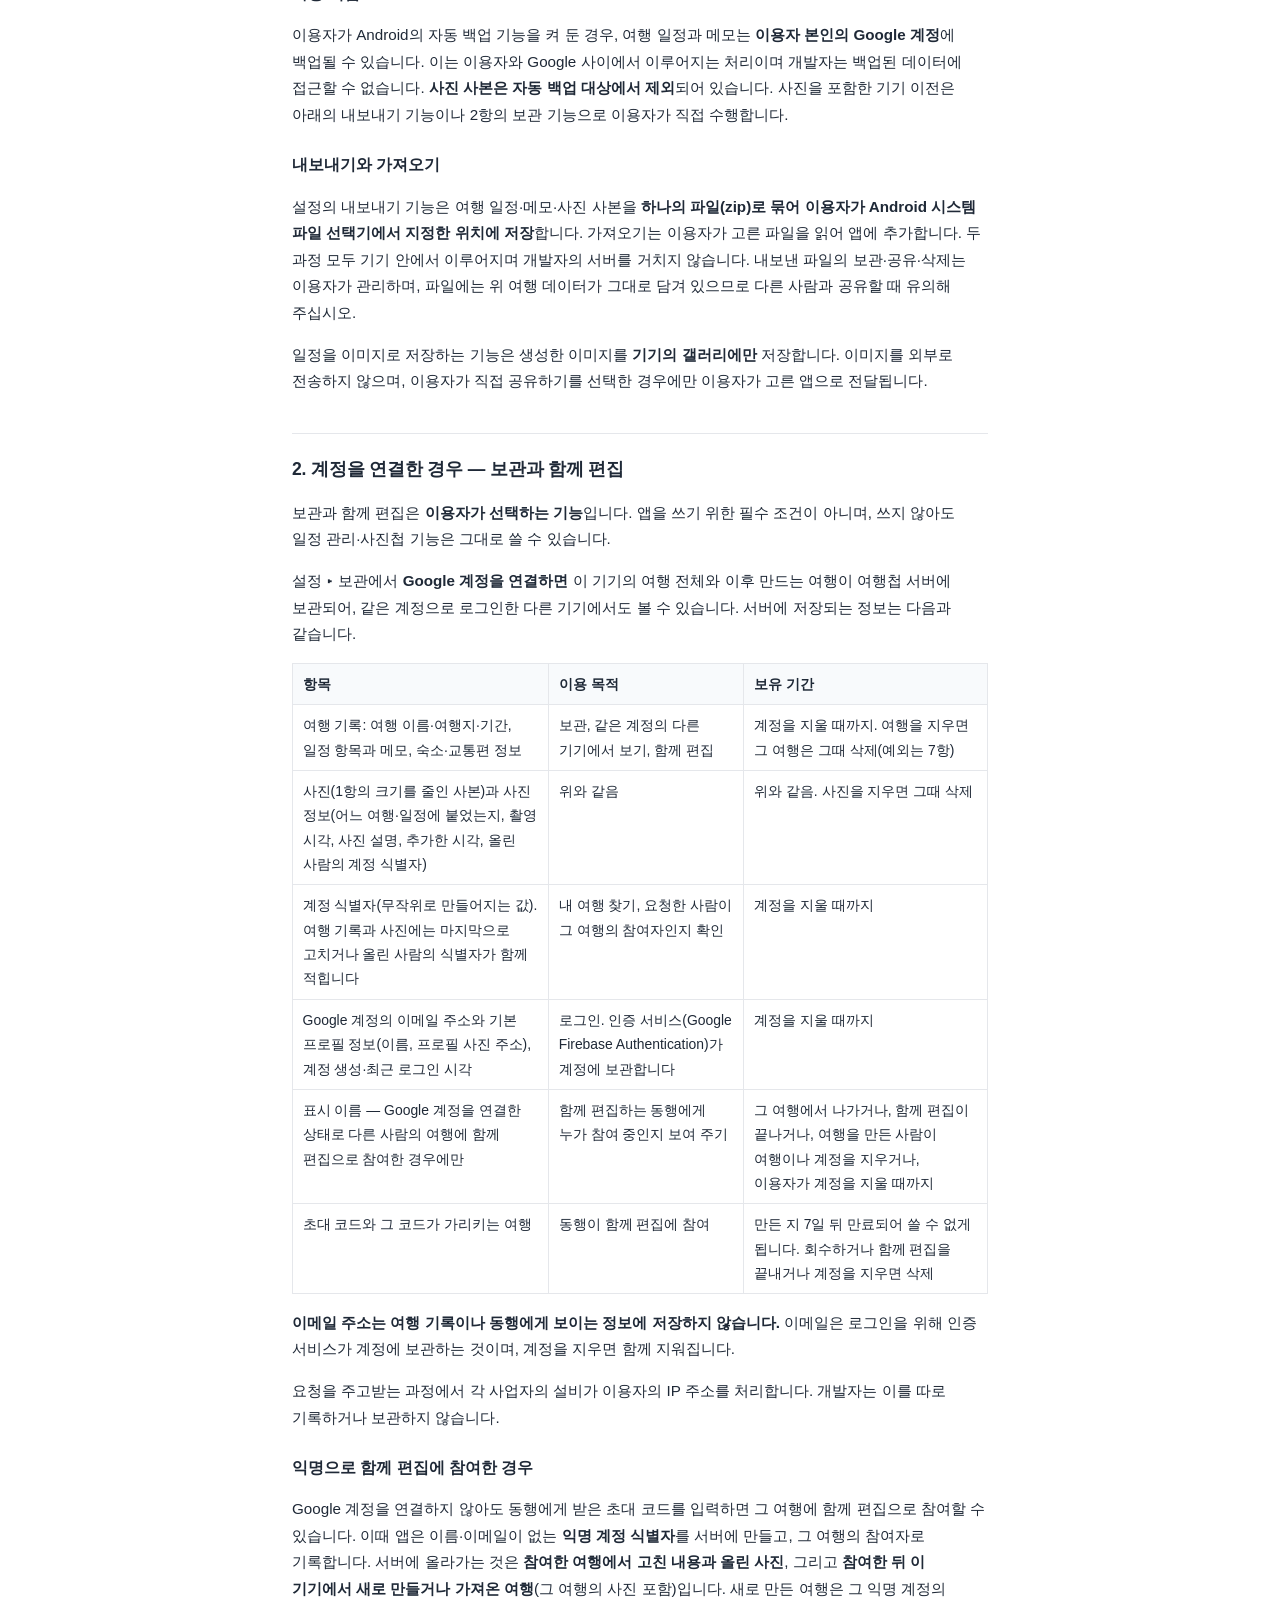
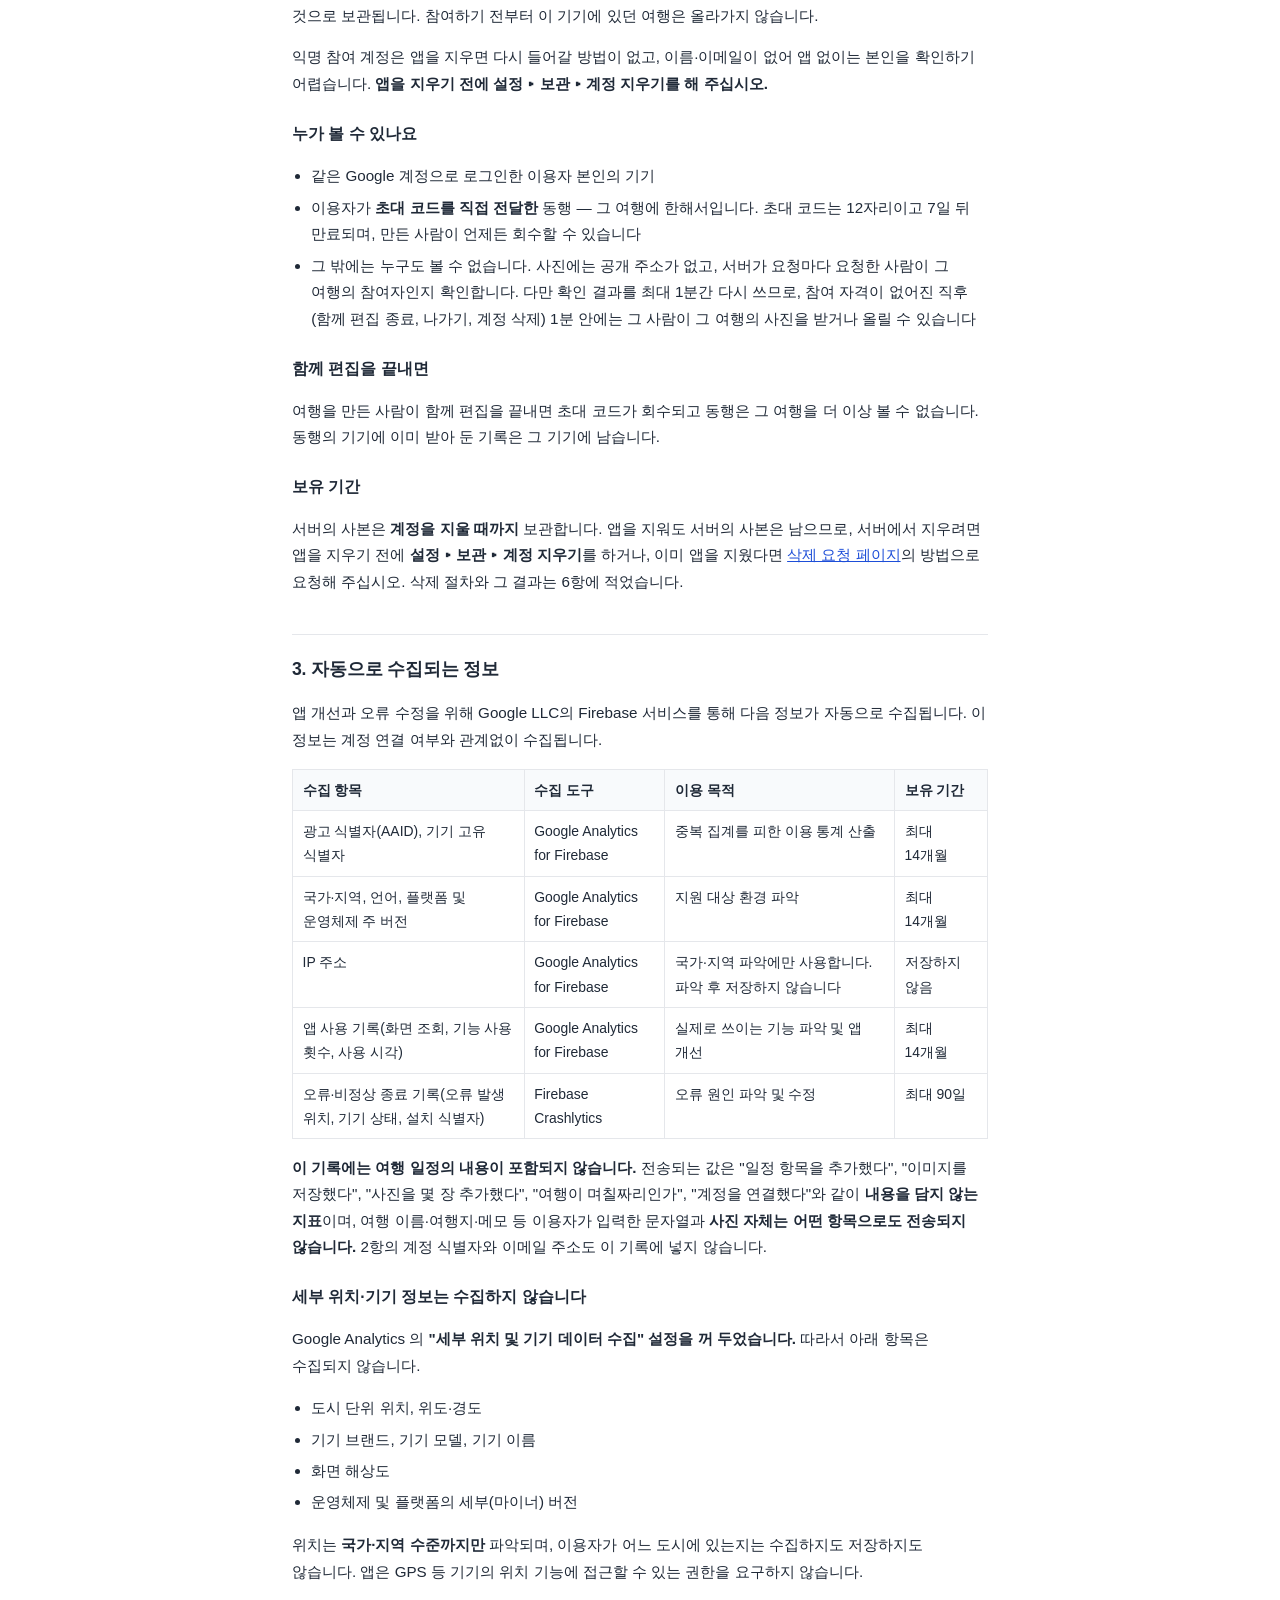
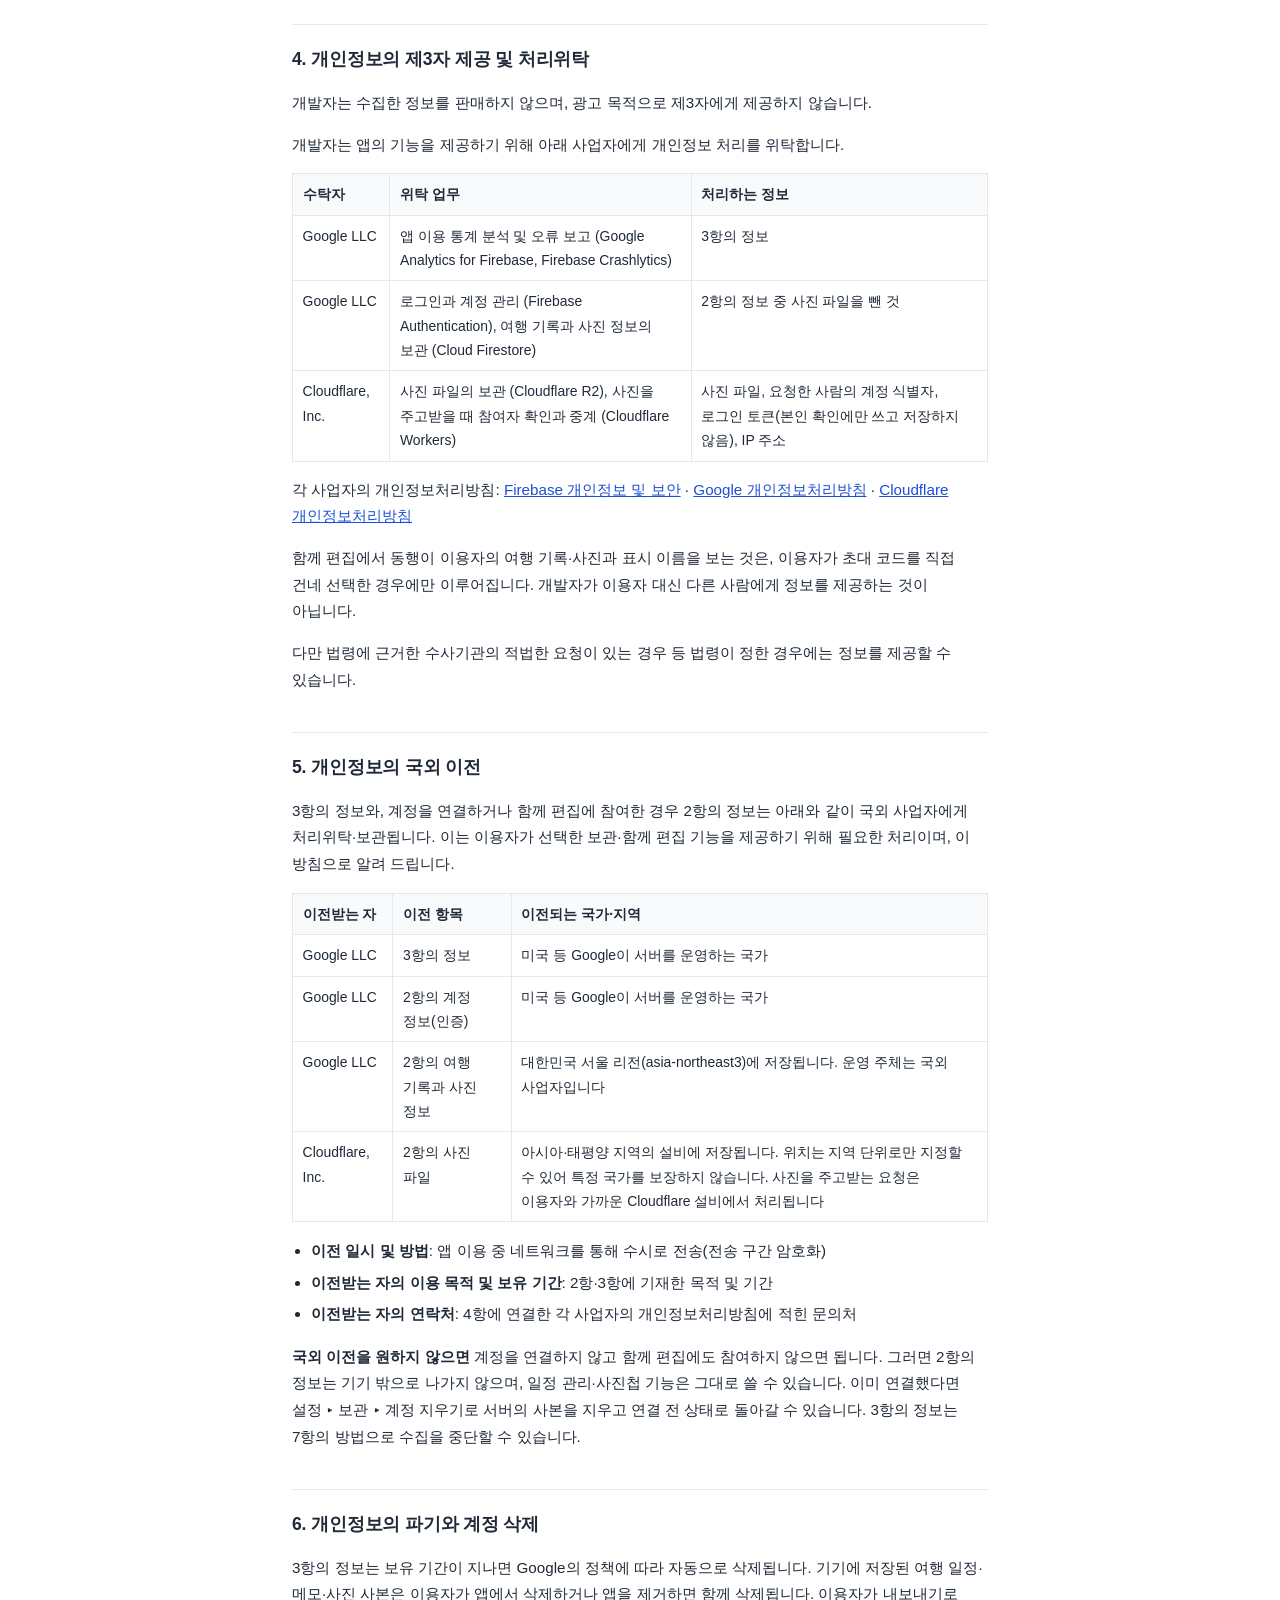
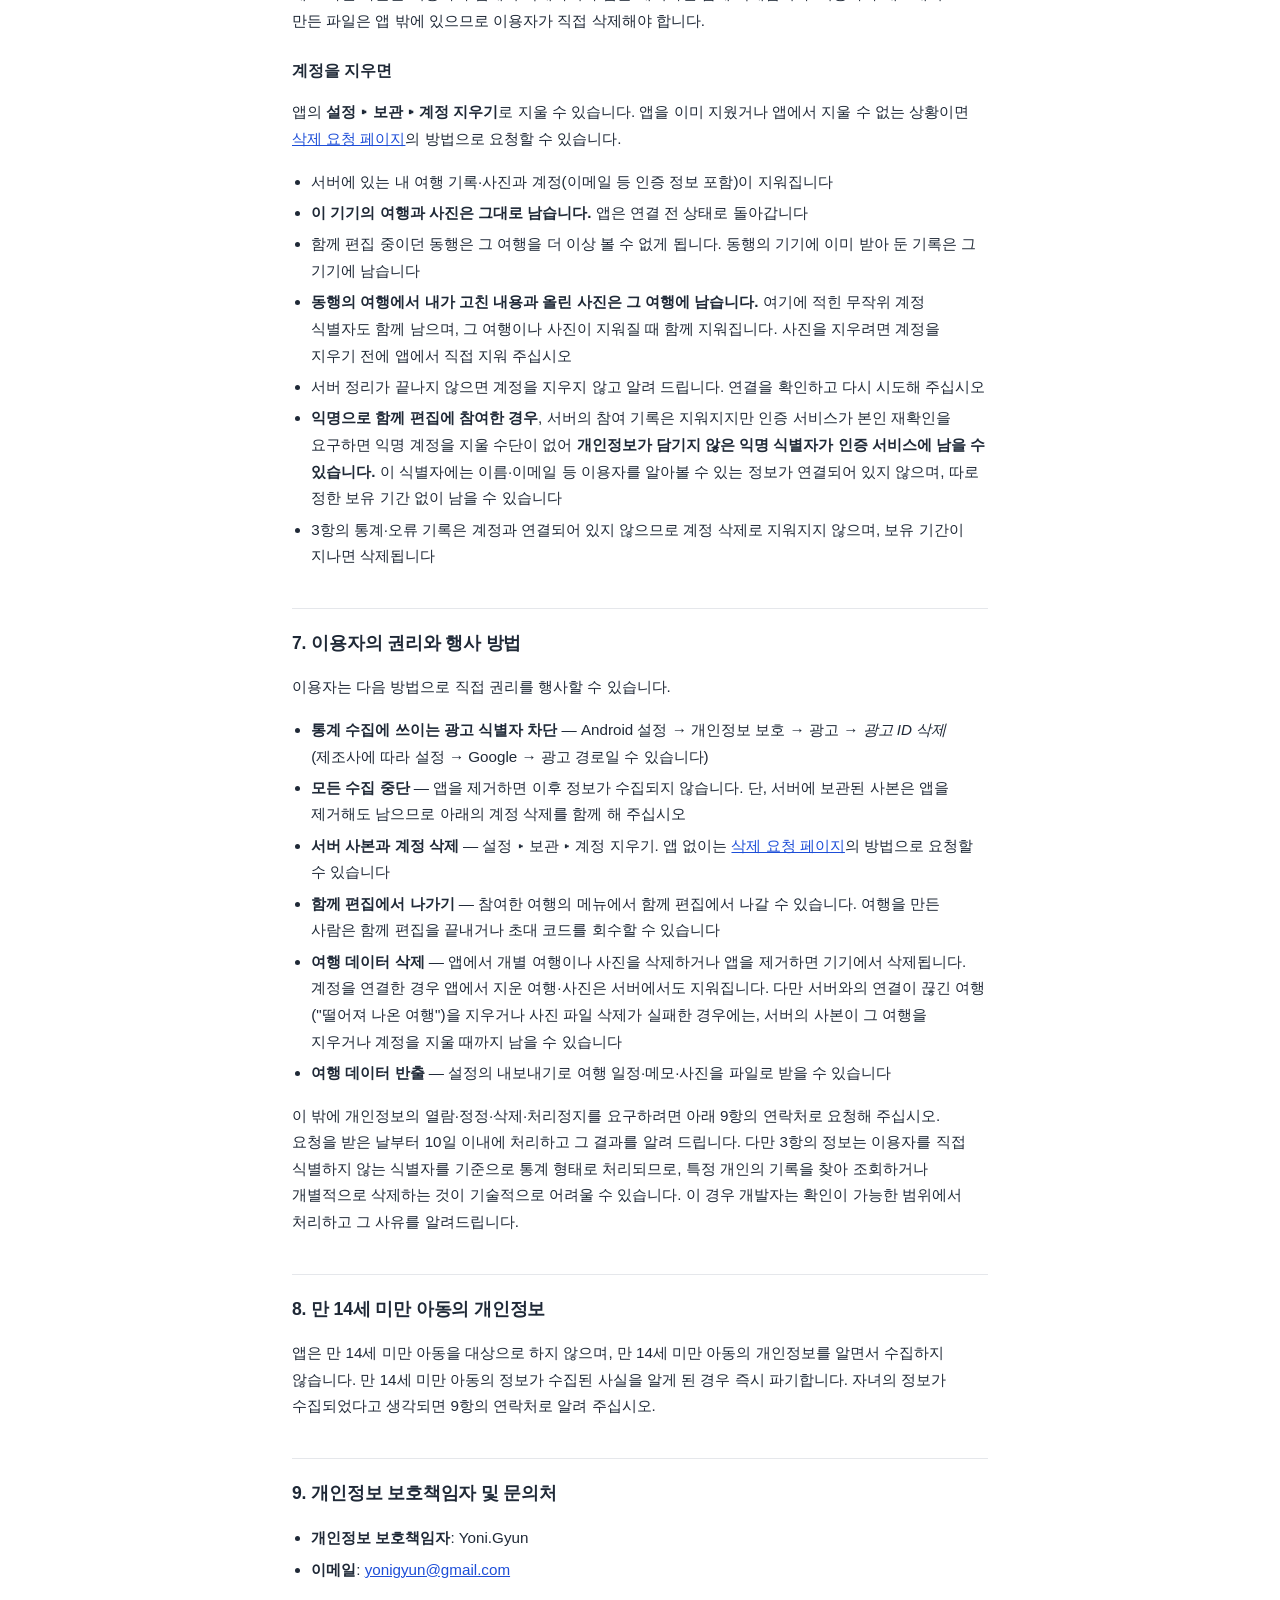
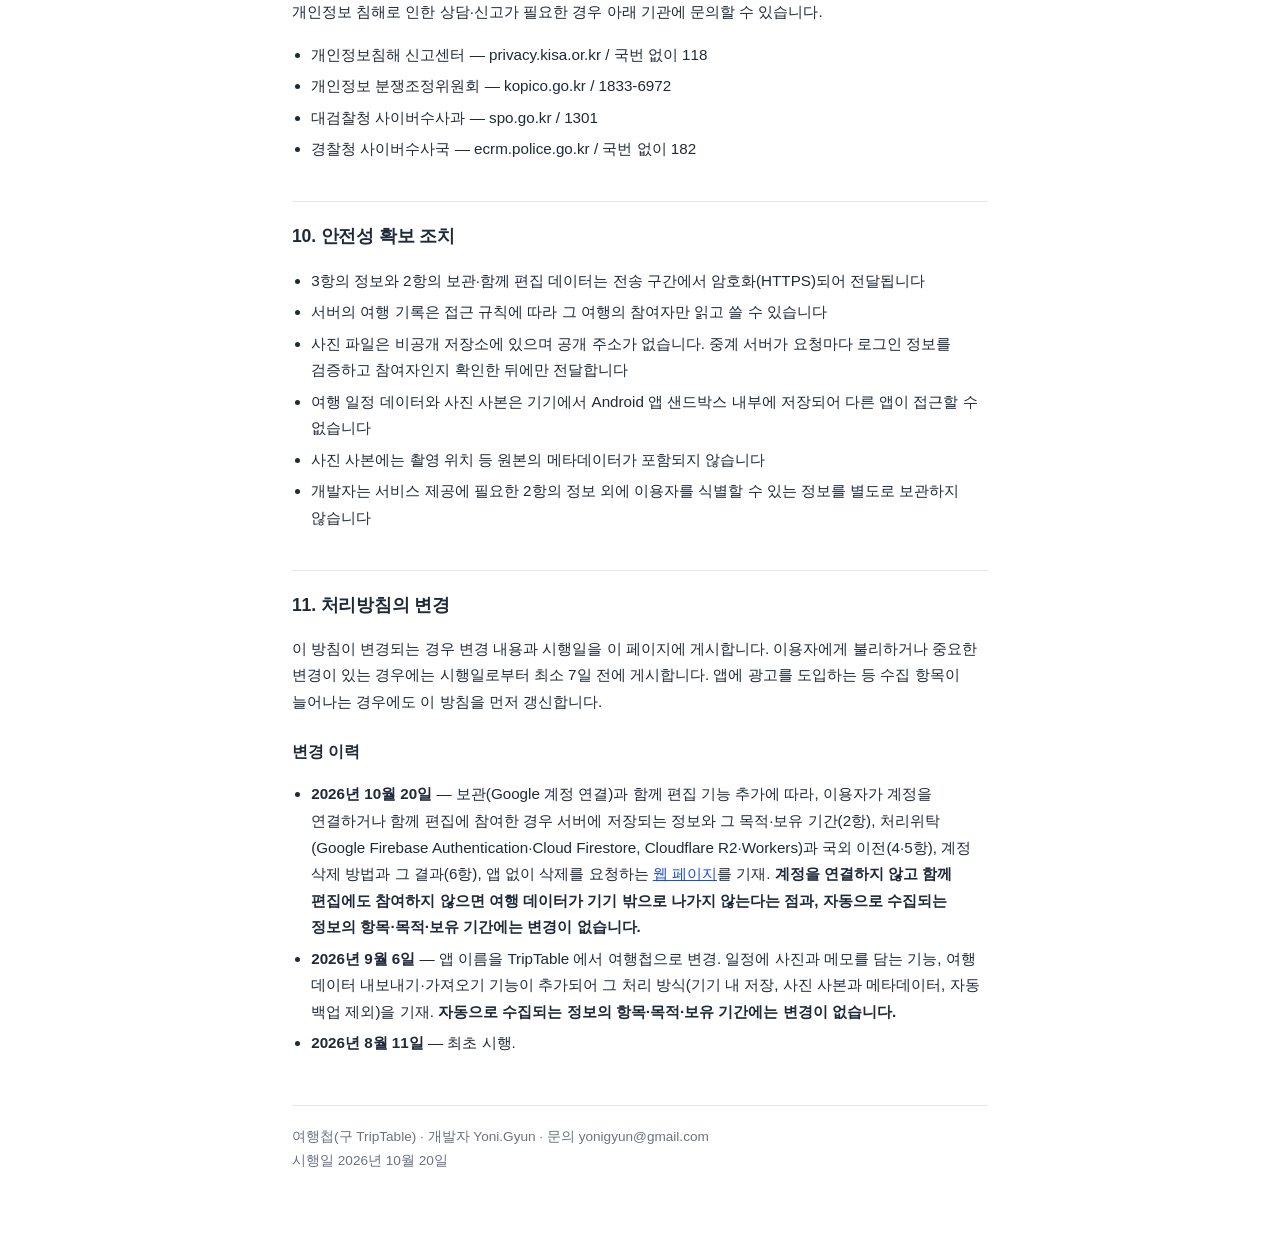
==== commit 663237a5: "docs(triptable): 처리방침 v3(보관·함께 편집) + 계정·데이터 삭제 요청 페이지 2.2.0 부터 여행 기록과 사진은 사용자가 계정을 연결하거나 초대 코드로 함께 편" ====
--- a/triptable/index.html
+++ b/triptable/index.html
@@ -10,16 +10,22 @@
 
 <h1>여행첩 개인정보 처리방침</h1>
 <p class="meta">
-  시행일: 2026년 9월 6일 · 최종 수정일: 2026년 9월 6일 · 최초 시행일: 2026년 8월 11일<br>
+  시행일: 2026년 10월 20일 · 최종 수정일: 2026년 10월 9일 · 최초 시행일: 2026년 8월 11일<br>
   여행첩은 TripTable 의 새 이름입니다. 앱 식별자와 개발자는 바뀌지 않았습니다.<br>
-  <a href="en/">English version</a>
+  <a href="delete/">계정·데이터 삭제 요청</a> · <a href="en/">English version</a>
 </p>
 
 <div class="lead">
   <p><strong>요약</strong></p>
-  <p>· 회원가입이 없고, 이름·이메일·전화번호를 받지 않습니다.</p>
-  <p>· <strong>여행 일정과 사진·메모는 기기 안에만 저장</strong>되며 개발자 서버로 전송되지 않습니다.</p>
-  <p>· 앱이 요구하는 기기 권한이 <strong>하나도 없습니다.</strong> 사진은 이용자가 시스템 사진 선택기로 고른 것만 받습니다.</p>
+  <p>· 회원가입 없이 바로 쓸 수 있습니다. 이름·전화번호를 받지 않습니다.</p>
+  <p>· 여행 일정과 사진·메모는 기기 안에 저장됩니다. <strong>계정을 연결하거나 함께 편집에 참여하지
+    않으면 기기 밖으로 나가지 않습니다.</strong></p>
+  <p>· Google 계정을 연결하면 여행 기록과 사진이 <strong>여행첩 서버에 보관</strong>되어 같은 계정의 다른
+    기기에서도 볼 수 있고, 초대 코드를 건넨 동행과 함께 고칠 수 있습니다. 서버는 Google 과 Cloudflare 가
+    운영합니다.</p>
+  <p>· 계정은 앱 안에서 언제든 지울 수 있고, 앱이 없어도 <a href="delete/">삭제 요청 페이지</a>에서
+    요청할 수 있습니다.</p>
+  <p>· 앱은 실행 중에 <strong>기기 권한을 묻지 않습니다.</strong> 사진은 이용자가 시스템 사진 선택기로 고른 것만 받습니다.</p>
   <p>· 위치는 <strong>국가·지역까지만</strong> 파악하며, 도시나 기기 모델은 수집하지 않습니다.</p>
   <p>· 앱 개선과 오류 수정을 위해 <strong>익명 사용 통계와 오류 기록</strong>을 수집합니다.</p>
   <p>· 광고를 게재하지 않으며, 수집한 정보를 판매하지 않습니다.</p>
@@ -31,11 +37,11 @@
   이용하는지를 설명합니다.
 </p>
 
-<h2>1. 수집하지 않는 정보</h2>
+<h2>1. 수집하지 않는 정보와 기기 안의 데이터</h2>
 <p>앱은 다음 정보를 <strong>수집하지 않습니다.</strong></p>
 <ul>
-  <li>이름, 이메일 주소, 전화번호, 주소, 생년월일 등 이용자를 직접 식별하는 정보</li>
-  <li>계정 정보 — 앱에 회원가입 및 로그인 기능이 없습니다</li>
+  <li>이름, 전화번호, 주소, 생년월일 — 앱이 이용자에게 직접 받지 않습니다. 계정을 연결한 경우
+    Google 계정의 이메일 주소와 이름이 어떻게 처리되는지는 2항에 적었습니다</li>
   <li>연락처, 사진 라이브러리, 파일, 마이크, 카메라에 대한 접근 권한 — 앱은 이러한 권한을 요구하지 않습니다.
     사진은 Android 시스템 사진 선택기를 통해 <strong>이용자가 직접 고른 사진만</strong> 전달받으며,
     앱이 기기의 사진 전체를 읽을 수는 없습니다</li>
@@ -45,8 +51,12 @@
 <h3>여행 일정·사진·메모 데이터</h3>
 <p>
   이용자가 앱에 입력한 <strong>여행 이름, 여행지, 날짜, 일정 항목, 메모, 숙소 및 교통편 정보와
-  일정에 담은 사진은 기기 내부 저장소에만 저장</strong>되며, 개발자의 서버나 제3자에게 전송되지
-  않습니다. 개발자는 이 데이터에 접근할 수 없습니다.
+  일정에 담은 사진은 기기 내부 저장소에 저장</strong>됩니다.
+</p>
+<p>
+  <strong>계정을 연결하지 않고 함께 편집에도 참여하지 않으면, 이 데이터는 개발자의 서버나 제3자에게
+  전송되지 않습니다.</strong> 이 경우 앱은 서버에 계정조차 만들지 않으며, 개발자는 이 데이터에 접근할 수
+  없습니다. 계정을 연결하거나 초대 코드로 함께 편집에 참여한 경우에 서버로 보내지는 정보는 2항에 적었습니다.
 </p>
 <h3>사진의 처리</h3>
 <ul>
@@ -56,7 +66,8 @@
     보관하지 않습니다. 기기 갤러리의 원본 사진은 변경·삭제되지 않습니다.</li>
   <li>사본을 만들 때 사진에 포함된 메타데이터(EXIF) 중 <strong>촬영 시각과 회전 정보만</strong> 읽어
     사용하며, <strong>촬영 위치(GPS) 등 나머지 메타데이터는 사본에 남지 않습니다.</strong></li>
-  <li>사진 사본은 개발자의 서버나 제3자에게 전송되지 않습니다.</li>
+  <li>계정을 연결한 경우 서버에 올라가는 것도 <strong>이 사본</strong>입니다. 원본 사진과 촬영 위치는
+    서버로 전송되지 않습니다.</li>
 </ul>
 <h3>자동 백업</h3>
 <p>
@@ -64,7 +75,7 @@
   <strong>이용자 본인의 Google 계정</strong>에 백업될 수 있습니다. 이는 이용자와 Google 사이에서
   이루어지는 처리이며 개발자는 백업된 데이터에 접근할 수 없습니다.
   <strong>사진 사본은 자동 백업 대상에서 제외</strong>되어 있습니다. 사진을 포함한 기기 이전은
-  아래의 내보내기 기능으로 이용자가 직접 수행합니다.
+  아래의 내보내기 기능이나 2항의 보관 기능으로 이용자가 직접 수행합니다.
 </p>
 <h3>내보내기와 가져오기</h3>
 <p>
@@ -80,9 +91,105 @@
   전달됩니다.
 </p>
 
-<h2>2. 자동으로 수집되는 정보</h2>
+<h2>2. 계정을 연결한 경우 — 보관과 함께 편집</h2>
+<p>
+  보관과 함께 편집은 <strong>이용자가 선택하는 기능</strong>입니다. 앱을 쓰기 위한 필수 조건이 아니며,
+  쓰지 않아도 일정 관리·사진첩 기능은 그대로 쓸 수 있습니다.
+</p>
+<p>
+  설정 ▸ 보관에서 <strong>Google 계정을 연결하면</strong> 이 기기의 여행 전체와 이후 만드는 여행이
+  여행첩 서버에 보관되어, 같은 계정으로 로그인한 다른 기기에서도 볼 수 있습니다. 서버에 저장되는
+  정보는 다음과 같습니다.
+</p>
+
+<table>
+  <thead>
+    <tr><th>항목</th><th>이용 목적</th><th>보유 기간</th></tr>
+  </thead>
+  <tbody>
+    <tr>
+      <td>여행 기록: 여행 이름·여행지·기간, 일정 항목과 메모, 숙소·교통편 정보</td>
+      <td>보관, 같은 계정의 다른 기기에서 보기, 함께 편집</td>
+      <td>계정을 지울 때까지. 여행을 지우면 그 여행은 그때 삭제(예외는 7항)</td>
+    </tr>
+    <tr>
+      <td>사진(1항의 크기를 줄인 사본)과 사진 정보(어느 여행·일정에 붙었는지, 촬영 시각, 사진 설명, 추가한 시각, 올린 사람의 계정 식별자)</td>
+      <td>위와 같음</td>
+      <td>위와 같음. 사진을 지우면 그때 삭제</td>
+    </tr>
+    <tr>
+      <td>계정 식별자(무작위로 만들어지는 값). 여행 기록과 사진에는 마지막으로 고치거나 올린 사람의 식별자가 함께 적힙니다</td>
+      <td>내 여행 찾기, 요청한 사람이 그 여행의 참여자인지 확인</td>
+      <td>계정을 지울 때까지</td>
+    </tr>
+    <tr>
+      <td>Google 계정의 이메일 주소와 기본 프로필 정보(이름, 프로필 사진 주소), 계정 생성·최근 로그인 시각</td>
+      <td>로그인. 인증 서비스(Google Firebase Authentication)가 계정에 보관합니다</td>
+      <td>계정을 지울 때까지</td>
+    </tr>
+    <tr>
+      <td>표시 이름 — Google 계정을 연결한 상태로 다른 사람의 여행에 함께 편집으로 참여한 경우에만</td>
+      <td>함께 편집하는 동행에게 누가 참여 중인지 보여 주기</td>
+      <td>그 여행에서 나가거나, 함께 편집이 끝나거나, 여행을 만든 사람이 여행이나 계정을 지우거나, 이용자가 계정을 지울 때까지</td>
+    </tr>
+    <tr>
+      <td>초대 코드와 그 코드가 가리키는 여행</td>
+      <td>동행이 함께 편집에 참여</td>
+      <td>만든 지 7일 뒤 만료되어 쓸 수 없게 됩니다. 회수하거나 함께 편집을 끝내거나 계정을 지우면 삭제</td>
+    </tr>
+  </tbody>
+</table>
+
+<p>
+  <strong>이메일 주소는 여행 기록이나 동행에게 보이는 정보에 저장하지 않습니다.</strong> 이메일은 로그인을
+  위해 인증 서비스가 계정에 보관하는 것이며, 계정을 지우면 함께 지워집니다.
+</p>
+<p>
+  요청을 주고받는 과정에서 각 사업자의 설비가 이용자의 IP 주소를 처리합니다. 개발자는 이를 따로
+  기록하거나 보관하지 않습니다.
+</p>
+
+<h3>익명으로 함께 편집에 참여한 경우</h3>
+<p>
+  Google 계정을 연결하지 않아도 동행에게 받은 초대 코드를 입력하면 그 여행에 함께 편집으로 참여할 수
+  있습니다. 이때 앱은 이름·이메일이 없는 <strong>익명 계정 식별자</strong>를 서버에 만들고, 그 여행의
+  참여자로 기록합니다. 서버에 올라가는 것은 <strong>참여한 여행에서 고친 내용과 올린 사진</strong>, 그리고
+  <strong>참여한 뒤 이 기기에서 새로 만들거나 가져온 여행</strong>(그 여행의 사진 포함)입니다. 새로 만든 여행은
+  그 익명 계정의 것으로 보관됩니다. 참여하기 전부터 이 기기에 있던 여행은 올라가지 않습니다.
+</p>
+<p>
+  익명 참여 계정은 앱을 지우면 다시 들어갈 방법이 없고, 이름·이메일이 없어 앱 없이는 본인을 확인하기
+  어렵습니다. <strong>앱을 지우기 전에 설정 ▸ 보관 ▸ 계정 지우기를 해 주십시오.</strong>
+</p>
+
+<h3>누가 볼 수 있나요</h3>
+<ul>
+  <li>같은 Google 계정으로 로그인한 이용자 본인의 기기</li>
+  <li>이용자가 <strong>초대 코드를 직접 전달한</strong> 동행 — 그 여행에 한해서입니다. 초대 코드는 12자리이고
+    7일 뒤 만료되며, 만든 사람이 언제든 회수할 수 있습니다</li>
+  <li>그 밖에는 누구도 볼 수 없습니다. 사진에는 공개 주소가 없고, 서버가 요청마다 요청한 사람이 그 여행의
+    참여자인지 확인합니다. 다만 확인 결과를 최대 1분간 다시 쓰므로, 참여 자격이 없어진 직후(함께 편집 종료,
+    나가기, 계정 삭제) 1분 안에는 그 사람이 그 여행의 사진을 받거나 올릴 수 있습니다</li>
+</ul>
+
+<h3>함께 편집을 끝내면</h3>
+<p>
+  여행을 만든 사람이 함께 편집을 끝내면 초대 코드가 회수되고 동행은 그 여행을 더 이상 볼 수
+  없습니다. 동행의 기기에 이미 받아 둔 기록은 그 기기에 남습니다.
+</p>
+
+<h3>보유 기간</h3>
+<p>
+  서버의 사본은 <strong>계정을 지울 때까지</strong> 보관합니다. 앱을 지워도 서버의 사본은 남으므로,
+  서버에서 지우려면 앱을 지우기 전에 <strong>설정 ▸ 보관 ▸ 계정 지우기</strong>를 하거나,
+  이미 앱을 지웠다면 <a href="delete/">삭제 요청 페이지</a>의 방법으로 요청해 주십시오.
+  삭제 절차와 그 결과는 6항에 적었습니다.
+</p>
+
+<h2>3. 자동으로 수집되는 정보</h2>
 <p>
   앱 개선과 오류 수정을 위해 Google LLC의 Firebase 서비스를 통해 다음 정보가 자동으로 수집됩니다.
+  이 정보는 계정 연결 여부와 관계없이 수집됩니다.
 </p>
 
 <table>
@@ -125,9 +232,10 @@
 
 <p>
   <strong>이 기록에는 여행 일정의 내용이 포함되지 않습니다.</strong> 전송되는 값은 "일정 항목을
-  추가했다", "이미지를 저장했다", "사진을 몇 장 추가했다", "여행이 며칠짜리인가"와 같이
+  추가했다", "이미지를 저장했다", "사진을 몇 장 추가했다", "여행이 며칠짜리인가", "계정을 연결했다"와 같이
   <strong>내용을 담지 않는 지표</strong>이며, 여행 이름·여행지·메모 등 이용자가 입력한 문자열과
-  <strong>사진 자체는 어떤 항목으로도 전송되지 않습니다.</strong>
+  <strong>사진 자체는 어떤 항목으로도 전송되지 않습니다.</strong> 2항의 계정 식별자와 이메일 주소도
+  이 기록에 넣지 않습니다.
 </p>
 
 <h3>세부 위치·기기 정보는 수집하지 않습니다</h3>
@@ -147,42 +255,120 @@
   요구하지 않습니다.
 </p>
 
-<h2>3. 개인정보의 제3자 제공 및 처리위탁</h2>
+<h2>4. 개인정보의 제3자 제공 및 처리위탁</h2>
 <p>개발자는 수집한 정보를 판매하지 않으며, 광고 목적으로 제3자에게 제공하지 않습니다.</p>
-<p>앞의 2항에 기재한 정보는 아래 사업자가 처리합니다.</p>
-<ul>
-  <li>
-    <strong>Google LLC</strong> — 앱 이용 통계 분석 및 오류 보고 처리<br>
-    개인정보처리방침:
-    <a href="https://firebase.google.com/support/privacy" target="_blank" rel="noopener noreferrer">Firebase 개인정보 및 보안</a> ·
-    <a href="https://policies.google.com/privacy" target="_blank" rel="noopener noreferrer">Google 개인정보처리방침</a>
-  </li>
-</ul>
+<p>개발자는 앱의 기능을 제공하기 위해 아래 사업자에게 개인정보 처리를 위탁합니다.</p>
+<table>
+  <thead>
+    <tr><th>수탁자</th><th>위탁 업무</th><th>처리하는 정보</th></tr>
+  </thead>
+  <tbody>
+    <tr>
+      <td>Google LLC</td>
+      <td>앱 이용 통계 분석 및 오류 보고 (Google Analytics for Firebase, Firebase Crashlytics)</td>
+      <td>3항의 정보</td>
+    </tr>
+    <tr>
+      <td>Google LLC</td>
+      <td>로그인과 계정 관리 (Firebase Authentication), 여행 기록과 사진 정보의 보관 (Cloud Firestore)</td>
+      <td>2항의 정보 중 사진 파일을 뺀 것</td>
+    </tr>
+    <tr>
+      <td>Cloudflare, Inc.</td>
+      <td>사진 파일의 보관 (Cloudflare R2), 사진을 주고받을 때 참여자 확인과 중계 (Cloudflare Workers)</td>
+      <td>사진 파일, 요청한 사람의 계정 식별자, 로그인 토큰(본인 확인에만 쓰고 저장하지 않음), IP 주소</td>
+    </tr>
+  </tbody>
+</table>
+<p>
+  각 사업자의 개인정보처리방침:
+  <a href="https://firebase.google.com/support/privacy" target="_blank" rel="noopener noreferrer">Firebase 개인정보 및 보안</a> ·
+  <a href="https://policies.google.com/privacy" target="_blank" rel="noopener noreferrer">Google 개인정보처리방침</a> ·
+  <a href="https://www.cloudflare.com/privacypolicy/" target="_blank" rel="noopener noreferrer">Cloudflare 개인정보처리방침</a>
+</p>
+<p>
+  함께 편집에서 동행이 이용자의 여행 기록·사진과 표시 이름을 보는 것은, 이용자가 초대 코드를 직접 건네
+  선택한 경우에만 이루어집니다. 개발자가 이용자 대신 다른 사람에게 정보를 제공하는 것이 아닙니다.
+</p>
 <p>
   다만 법령에 근거한 수사기관의 적법한 요청이 있는 경우 등 법령이 정한 경우에는 정보를 제공할 수 있습니다.
 </p>
 
-<h2>4. 개인정보의 국외 이전</h2>
-<p>2항의 정보는 아래와 같이 국외로 이전되어 처리됩니다.</p>
-<ul>
-  <li><strong>이전받는 자</strong>: Google LLC</li>
-  <li><strong>이전되는 국가</strong>: 미국 등 Google이 서버를 운영하는 국가</li>
-  <li><strong>이전 일시 및 방법</strong>: 앱 이용 중 네트워크를 통해 수시로 전송</li>
-  <li><strong>이전 항목</strong>: 2항에 기재한 항목</li>
-  <li><strong>이전받는 자의 이용 목적 및 보유 기간</strong>: 2항에 기재한 목적 및 기간</li>
-</ul>
-<p>
-  이용자는 이 국외 이전을 원하지 않을 경우 6항의 방법으로 수집을 중단할 수 있습니다.
-</p>
-
-<h2>5. 개인정보의 파기</h2>
-<p>
-  수집한 정보는 2항의 보유 기간이 지나면 Google의 정책에 따라 자동으로 삭제됩니다.
+<h2>5. 개인정보의 국외 이전</h2>
+<p>
+  3항의 정보와, 계정을 연결하거나 함께 편집에 참여한 경우 2항의 정보는 아래와 같이 국외 사업자에게
+  처리위탁·보관됩니다. 이는 이용자가 선택한 보관·함께 편집 기능을 제공하기 위해 필요한 처리이며,
+  이 방침으로 알려 드립니다.
+</p>
+<table>
+  <thead>
+    <tr><th>이전받는 자</th><th>이전 항목</th><th>이전되는 국가·지역</th></tr>
+  </thead>
+  <tbody>
+    <tr>
+      <td>Google LLC</td>
+      <td>3항의 정보</td>
+      <td>미국 등 Google이 서버를 운영하는 국가</td>
+    </tr>
+    <tr>
+      <td>Google LLC</td>
+      <td>2항의 계정 정보(인증)</td>
+      <td>미국 등 Google이 서버를 운영하는 국가</td>
+    </tr>
+    <tr>
+      <td>Google LLC</td>
+      <td>2항의 여행 기록과 사진 정보</td>
+      <td>대한민국 서울 리전(asia-northeast3)에 저장됩니다. 운영 주체는 국외 사업자입니다</td>
+    </tr>
+    <tr>
+      <td>Cloudflare, Inc.</td>
+      <td>2항의 사진 파일</td>
+      <td>아시아·태평양 지역의 설비에 저장됩니다. 위치는 지역 단위로만 지정할 수 있어 특정 국가를
+        보장하지 않습니다. 사진을 주고받는 요청은 이용자와 가까운 Cloudflare 설비에서 처리됩니다</td>
+    </tr>
+  </tbody>
+</table>
+<ul>
+  <li><strong>이전 일시 및 방법</strong>: 앱 이용 중 네트워크를 통해 수시로 전송(전송 구간 암호화)</li>
+  <li><strong>이전받는 자의 이용 목적 및 보유 기간</strong>: 2항·3항에 기재한 목적 및 기간</li>
+  <li><strong>이전받는 자의 연락처</strong>: 4항에 연결한 각 사업자의 개인정보처리방침에 적힌 문의처</li>
+</ul>
+<p>
+  <strong>국외 이전을 원하지 않으면</strong> 계정을 연결하지 않고 함께 편집에도 참여하지 않으면 됩니다.
+  그러면 2항의 정보는 기기 밖으로 나가지 않으며, 일정 관리·사진첩 기능은 그대로 쓸 수 있습니다.
+  이미 연결했다면 설정 ▸ 보관 ▸ 계정 지우기로 서버의 사본을 지우고 연결 전 상태로 돌아갈 수 있습니다.
+  3항의 정보는 7항의 방법으로 수집을 중단할 수 있습니다.
+</p>
+
+<h2>6. 개인정보의 파기와 계정 삭제</h2>
+<p>
+  3항의 정보는 보유 기간이 지나면 Google의 정책에 따라 자동으로 삭제됩니다.
   기기에 저장된 여행 일정·메모·사진 사본은 이용자가 앱에서 삭제하거나 앱을 제거하면 함께 삭제됩니다.
   이용자가 내보내기로 만든 파일은 앱 밖에 있으므로 이용자가 직접 삭제해야 합니다.
 </p>
-
-<h2>6. 이용자의 권리와 행사 방법</h2>
+<h3>계정을 지우면</h3>
+<p>
+  앱의 <strong>설정 ▸ 보관 ▸ 계정 지우기</strong>로 지울 수 있습니다. 앱을 이미 지웠거나 앱에서 지울 수
+  없는 상황이면 <a href="delete/">삭제 요청 페이지</a>의 방법으로 요청할 수 있습니다.
+</p>
+<ul>
+  <li>서버에 있는 내 여행 기록·사진과 계정(이메일 등 인증 정보 포함)이 지워집니다</li>
+  <li><strong>이 기기의 여행과 사진은 그대로 남습니다.</strong> 앱은 연결 전 상태로 돌아갑니다</li>
+  <li>함께 편집 중이던 동행은 그 여행을 더 이상 볼 수 없게 됩니다. 동행의 기기에 이미 받아 둔
+    기록은 그 기기에 남습니다</li>
+  <li><strong>동행의 여행에서 내가 고친 내용과 올린 사진은 그 여행에 남습니다.</strong> 여기에 적힌 무작위
+    계정 식별자도 함께 남으며, 그 여행이나 사진이 지워질 때 함께 지워집니다. 사진을 지우려면 계정을 지우기
+    전에 앱에서 직접 지워 주십시오</li>
+  <li>서버 정리가 끝나지 않으면 계정을 지우지 않고 알려 드립니다. 연결을 확인하고 다시 시도해 주십시오</li>
+  <li><strong>익명으로 함께 편집에 참여한 경우</strong>, 서버의 참여 기록은 지워지지만 인증 서비스가
+    본인 재확인을 요구하면 익명 계정을 지울 수단이 없어 <strong>개인정보가 담기지 않은 익명 식별자가
+    인증 서비스에 남을 수 있습니다.</strong> 이 식별자에는 이름·이메일 등 이용자를 알아볼 수 있는 정보가
+    연결되어 있지 않으며, 따로 정한 보유 기간 없이 남을 수 있습니다</li>
+  <li>3항의 통계·오류 기록은 계정과 연결되어 있지 않으므로 계정 삭제로 지워지지 않으며, 보유 기간이
+    지나면 삭제됩니다</li>
+</ul>
+
+<h2>7. 이용자의 권리와 행사 방법</h2>
 <p>이용자는 다음 방법으로 직접 권리를 행사할 수 있습니다.</p>
 <ul>
   <li>
@@ -190,25 +376,34 @@
     Android 설정 → 개인정보 보호 → 광고 → <em>광고 ID 삭제</em>
     (제조사에 따라 설정 → Google → 광고 경로일 수 있습니다)
   </li>
-  <li><strong>모든 수집 중단</strong> — 앱을 제거하면 이후 정보가 수집되지 않습니다</li>
-  <li><strong>여행 데이터 삭제</strong> — 앱에서 개별 여행이나 사진을 삭제하거나 앱을 제거하면 삭제됩니다</li>
+  <li><strong>모든 수집 중단</strong> — 앱을 제거하면 이후 정보가 수집되지 않습니다. 단, 서버에 보관된
+    사본은 앱을 제거해도 남으므로 아래의 계정 삭제를 함께 해 주십시오</li>
+  <li><strong>서버 사본과 계정 삭제</strong> — 설정 ▸ 보관 ▸ 계정 지우기. 앱 없이는
+    <a href="delete/">삭제 요청 페이지</a>의 방법으로 요청할 수 있습니다</li>
+  <li><strong>함께 편집에서 나가기</strong> — 참여한 여행의 메뉴에서 함께 편집에서 나갈 수 있습니다.
+    여행을 만든 사람은 함께 편집을 끝내거나 초대 코드를 회수할 수 있습니다</li>
+  <li><strong>여행 데이터 삭제</strong> — 앱에서 개별 여행이나 사진을 삭제하거나 앱을 제거하면 기기에서
+    삭제됩니다. 계정을 연결한 경우 앱에서 지운 여행·사진은 서버에서도 지워집니다. 다만 서버와의 연결이
+    끊긴 여행("떨어져 나온 여행")을 지우거나 사진 파일 삭제가 실패한 경우에는, 서버의 사본이 그 여행을
+    지우거나 계정을 지울 때까지 남을 수 있습니다</li>
   <li><strong>여행 데이터 반출</strong> — 설정의 내보내기로 여행 일정·메모·사진을 파일로 받을 수 있습니다</li>
 </ul>
 <p>
-  이 밖에 개인정보의 열람·정정·삭제·처리정지를 요구하려면 아래 8항의 연락처로 요청해 주십시오.
-  다만 2항의 정보는 이용자를 직접 식별하지 않는 식별자를 기준으로 통계 형태로 처리되므로,
+  이 밖에 개인정보의 열람·정정·삭제·처리정지를 요구하려면 아래 9항의 연락처로 요청해 주십시오.
+  요청을 받은 날부터 10일 이내에 처리하고 그 결과를 알려 드립니다.
+  다만 3항의 정보는 이용자를 직접 식별하지 않는 식별자를 기준으로 통계 형태로 처리되므로,
   특정 개인의 기록을 찾아 조회하거나 개별적으로 삭제하는 것이 기술적으로 어려울 수 있습니다.
   이 경우 개발자는 확인이 가능한 범위에서 처리하고 그 사유를 알려드립니다.
 </p>
 
-<h2>7. 만 14세 미만 아동의 개인정보</h2>
+<h2>8. 만 14세 미만 아동의 개인정보</h2>
 <p>
   앱은 만 14세 미만 아동을 대상으로 하지 않으며, 만 14세 미만 아동의 개인정보를 알면서
   수집하지 않습니다. 만 14세 미만 아동의 정보가 수집된 사실을 알게 된 경우 즉시 파기합니다.
-  자녀의 정보가 수집되었다고 생각되면 8항의 연락처로 알려 주십시오.
-</p>
-
-<h2>8. 개인정보 보호책임자 및 문의처</h2>
+  자녀의 정보가 수집되었다고 생각되면 9항의 연락처로 알려 주십시오.
+</p>
+
+<h2>9. 개인정보 보호책임자 및 문의처</h2>
 <ul>
   <li><strong>개인정보 보호책임자</strong>: Yoni.Gyun</li>
   <li><strong>이메일</strong>: <a href="mailto:yonigyun@gmail.com">yonigyun@gmail.com</a></li>
@@ -223,15 +418,18 @@
   <li>경찰청 사이버수사국 — ecrm.police.go.kr / 국번 없이 182</li>
 </ul>
 
-<h2>9. 안전성 확보 조치</h2>
-<ul>
-  <li>2항의 정보는 전송 구간에서 암호화(HTTPS)되어 전달됩니다</li>
-  <li>여행 일정 데이터와 사진 사본은 Android 앱 샌드박스 내부에 저장되어 다른 앱이 접근할 수 없습니다</li>
+<h2>10. 안전성 확보 조치</h2>
+<ul>
+  <li>3항의 정보와 2항의 보관·함께 편집 데이터는 전송 구간에서 암호화(HTTPS)되어 전달됩니다</li>
+  <li>서버의 여행 기록은 접근 규칙에 따라 그 여행의 참여자만 읽고 쓸 수 있습니다</li>
+  <li>사진 파일은 비공개 저장소에 있으며 공개 주소가 없습니다. 중계 서버가 요청마다 로그인 정보를 검증하고
+    참여자인지 확인한 뒤에만 전달합니다</li>
+  <li>여행 일정 데이터와 사진 사본은 기기에서 Android 앱 샌드박스 내부에 저장되어 다른 앱이 접근할 수 없습니다</li>
   <li>사진 사본에는 촬영 위치 등 원본의 메타데이터가 포함되지 않습니다</li>
-  <li>개발자는 이용자를 식별할 수 있는 정보를 별도로 보관하지 않습니다</li>
-</ul>
-
-<h2>10. 처리방침의 변경</h2>
+  <li>개발자는 서비스 제공에 필요한 2항의 정보 외에 이용자를 식별할 수 있는 정보를 별도로 보관하지 않습니다</li>
+</ul>
+
+<h2>11. 처리방침의 변경</h2>
 <p>
   이 방침이 변경되는 경우 변경 내용과 시행일을 이 페이지에 게시합니다. 이용자에게 불리하거나
   중요한 변경이 있는 경우에는 시행일로부터 최소 7일 전에 게시합니다. 앱에 광고를 도입하는 등
@@ -240,6 +438,12 @@
 
 <h3>변경 이력</h3>
 <ul>
+  <li><strong>2026년 10월 20일</strong> — 보관(Google 계정 연결)과 함께 편집 기능 추가에 따라, 이용자가
+    계정을 연결하거나 함께 편집에 참여한 경우 서버에 저장되는 정보와 그 목적·보유 기간(2항),
+    처리위탁(Google Firebase Authentication·Cloud Firestore, Cloudflare R2·Workers)과 국외 이전(4·5항),
+    계정 삭제 방법과 그 결과(6항), 앱 없이 삭제를 요청하는 <a href="delete/">웹 페이지</a>를 기재.
+    <strong>계정을 연결하지 않고 함께 편집에도 참여하지 않으면 여행 데이터가 기기 밖으로 나가지 않는다는
+    점과, 자동으로 수집되는 정보의 항목·목적·보유 기간에는 변경이 없습니다.</strong></li>
   <li><strong>2026년 9월 6일</strong> — 앱 이름을 TripTable 에서 여행첩으로 변경. 일정에 사진과 메모를 담는
     기능, 여행 데이터 내보내기·가져오기 기능이 추가되어 그 처리 방식(기기 내 저장, 사진 사본과
     메타데이터, 자동 백업 제외)을 기재. <strong>자동으로 수집되는 정보의 항목·목적·보유 기간에는 변경이
@@ -249,7 +453,7 @@
 
 <footer>
   여행첩(구 TripTable) · 개발자 Yoni.Gyun · 문의 yonigyun@gmail.com<br>
-  시행일 2026년 9월 6일
+  시행일 2026년 10월 20일
 </footer>
 
 </body>
--- a/assets/policy.css
+++ b/assets/policy.css
@@ -24,7 +24,7 @@
 }
 h3 { font-size: .98rem; margin: 1.4rem 0 .4rem; }
 p, li { font-size: .95rem; }
-ul { padding-left: 1.2rem; }
+ul, ol { padding-left: 1.2rem; }
 li { margin: .3rem 0; }
 a { color: #1d4ed8; }
 
@@ -53,6 +53,7 @@
 }
 .apps a { font-weight: 600; font-size: 1rem; text-decoration: none; }
 .apps .sub { display: block; color: #6b7280; font-size: .85rem; margin-top: .2rem; }
+.apps .sub a { font-weight: 400; font-size: inherit; text-decoration: underline; }
 
 footer {
   margin-top: 3rem; padding-top: 1.2rem; border-top: 1px solid #e5e7eb;
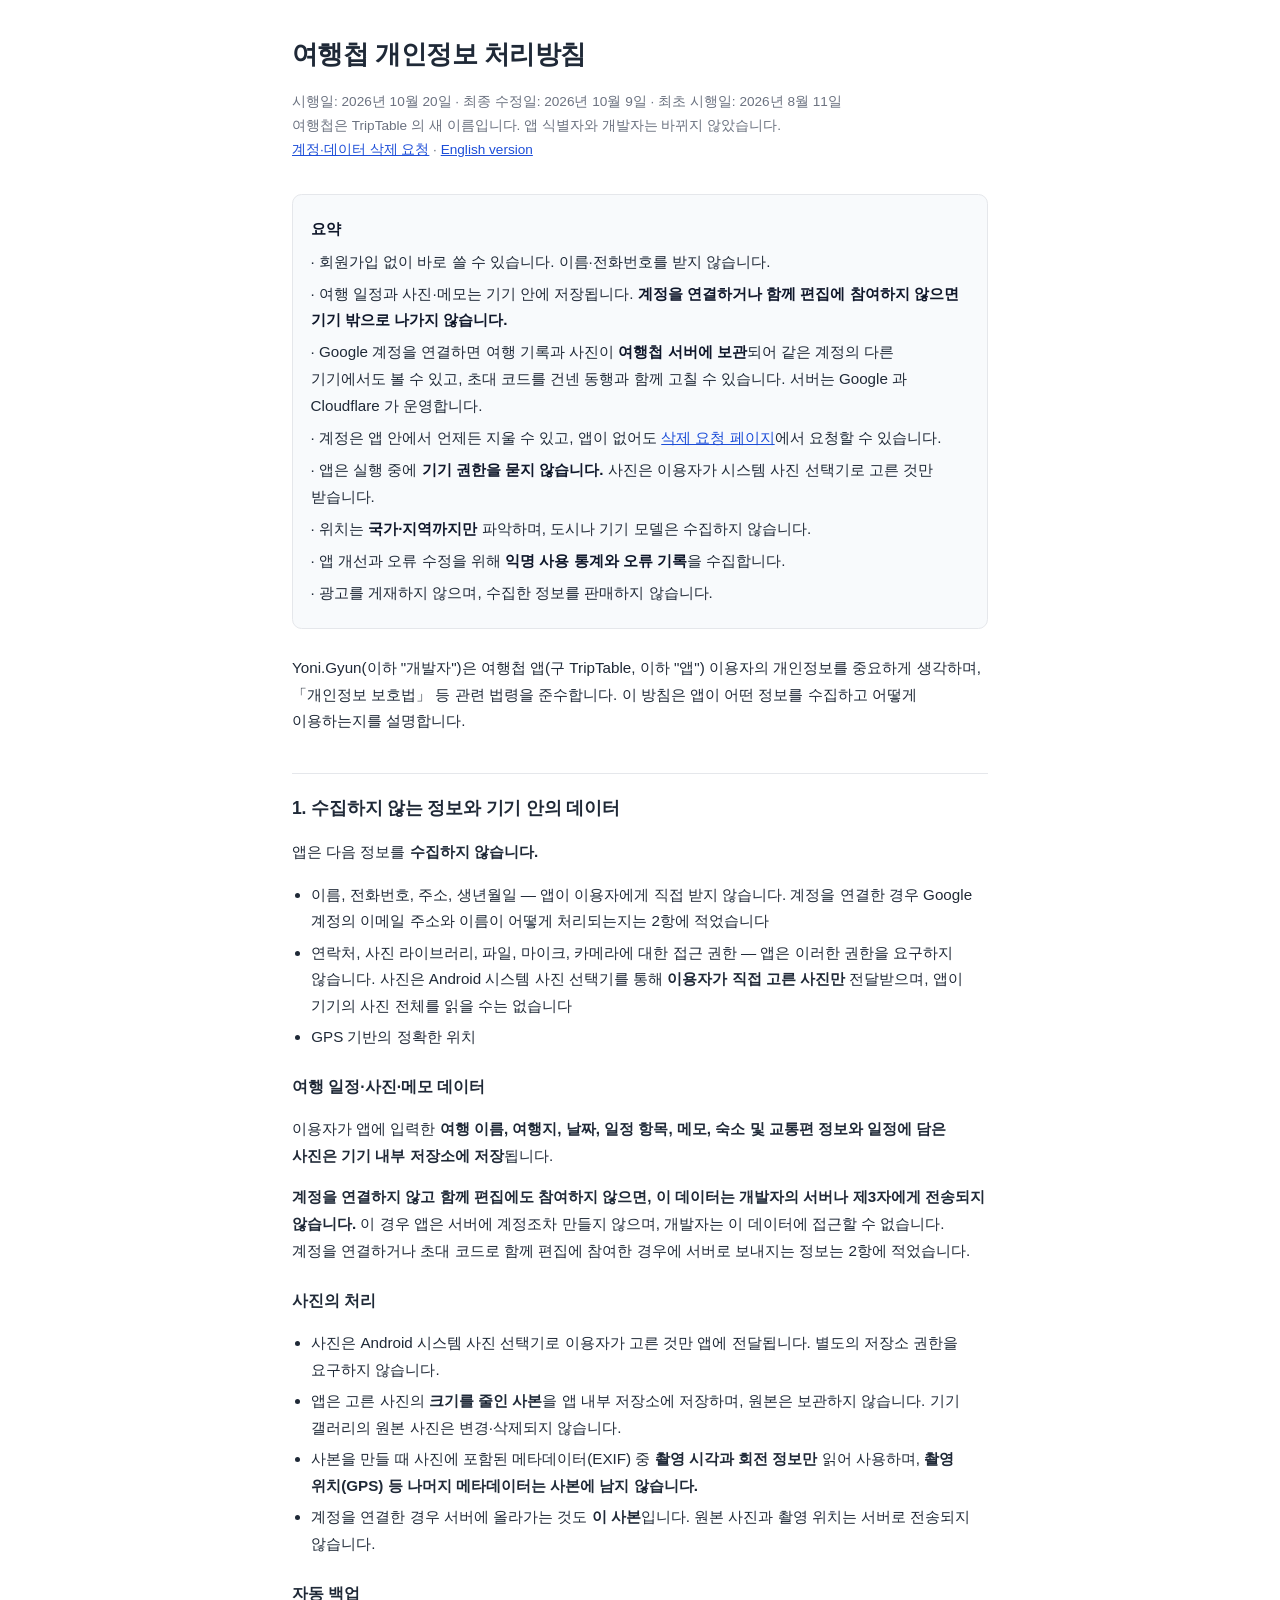
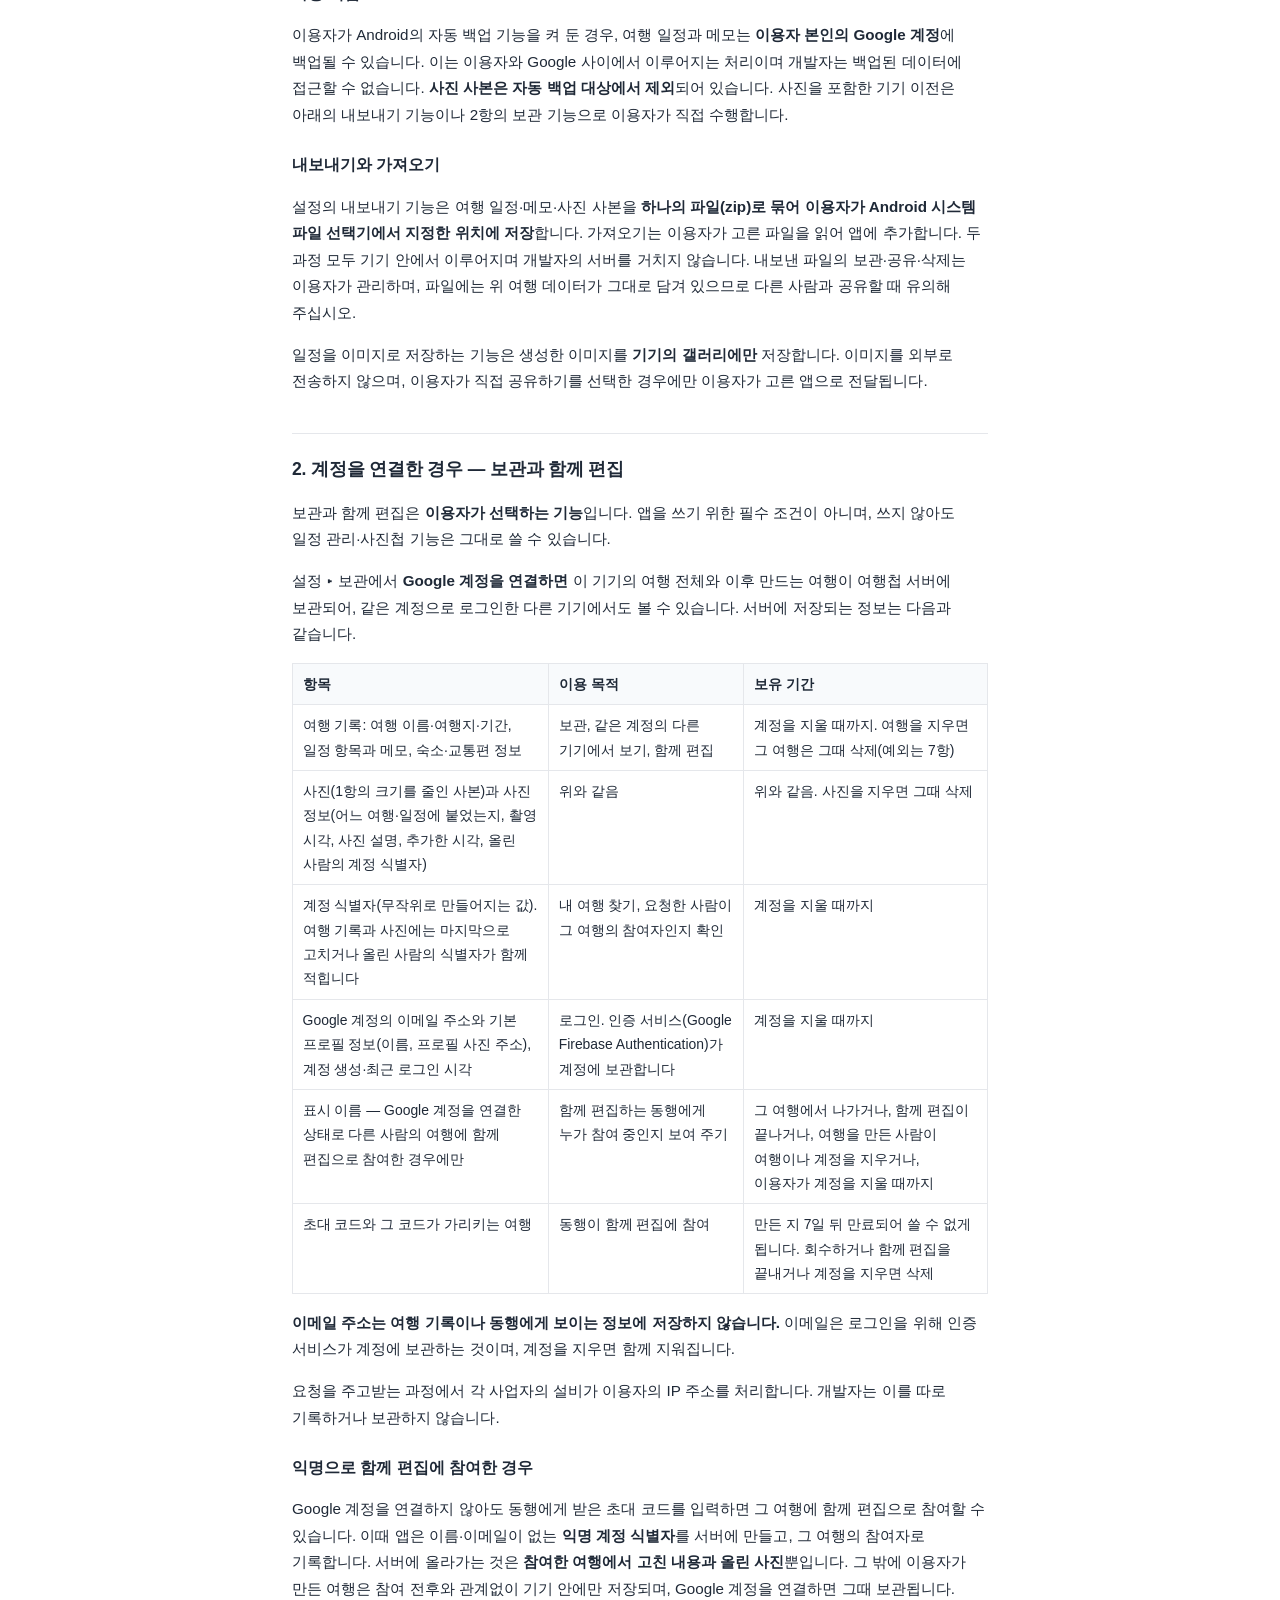
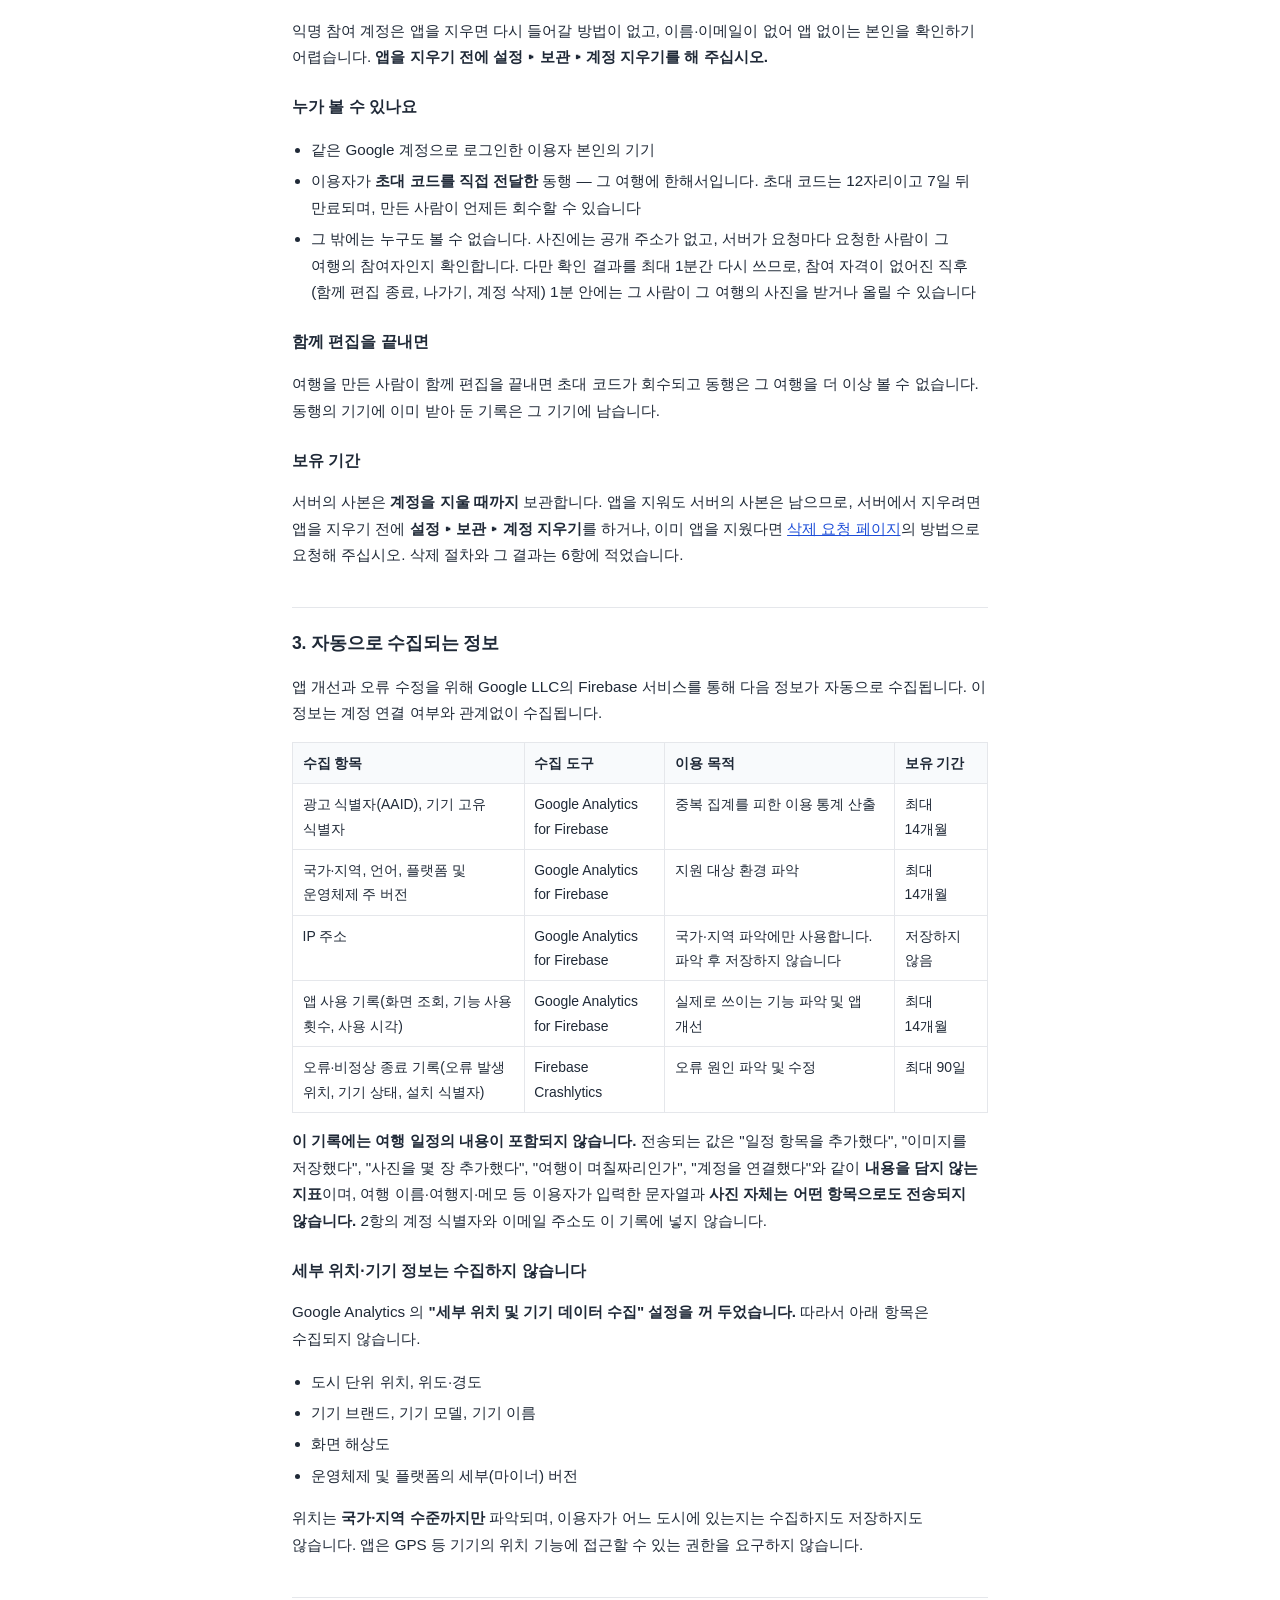
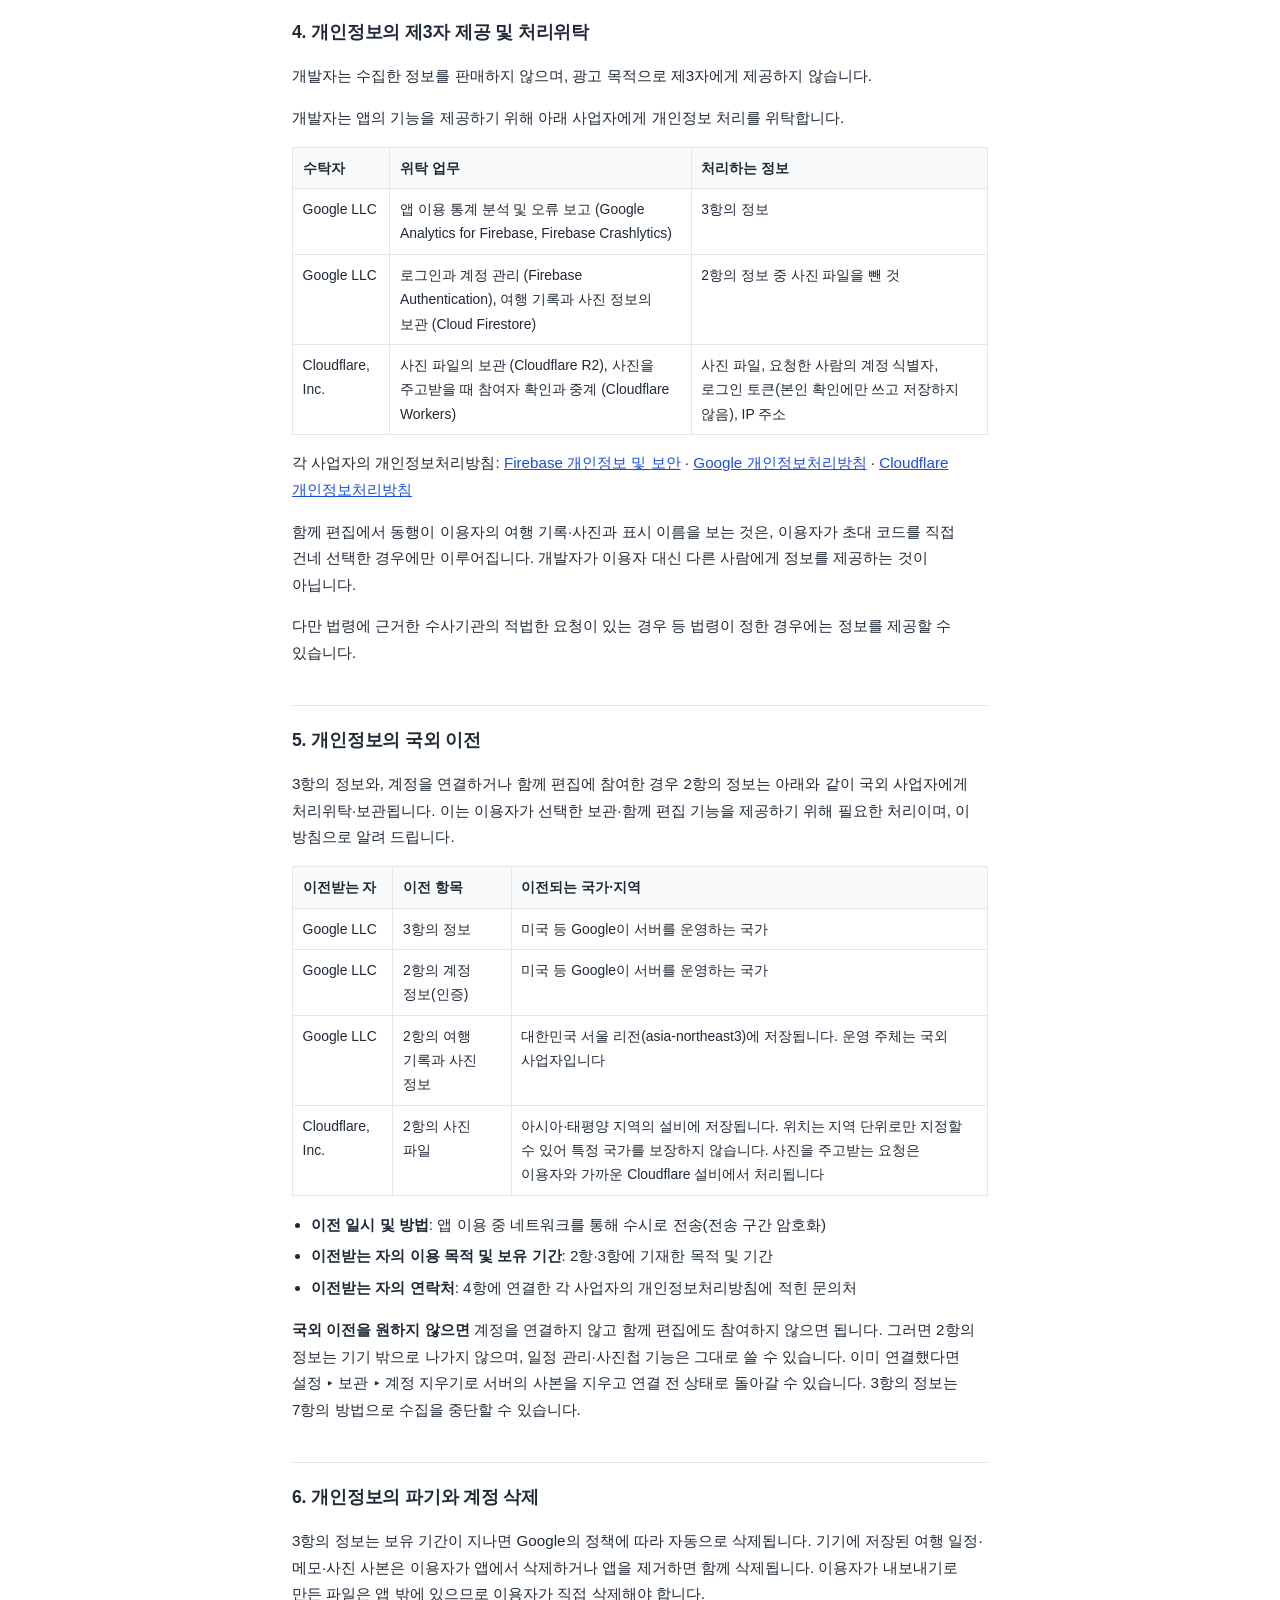
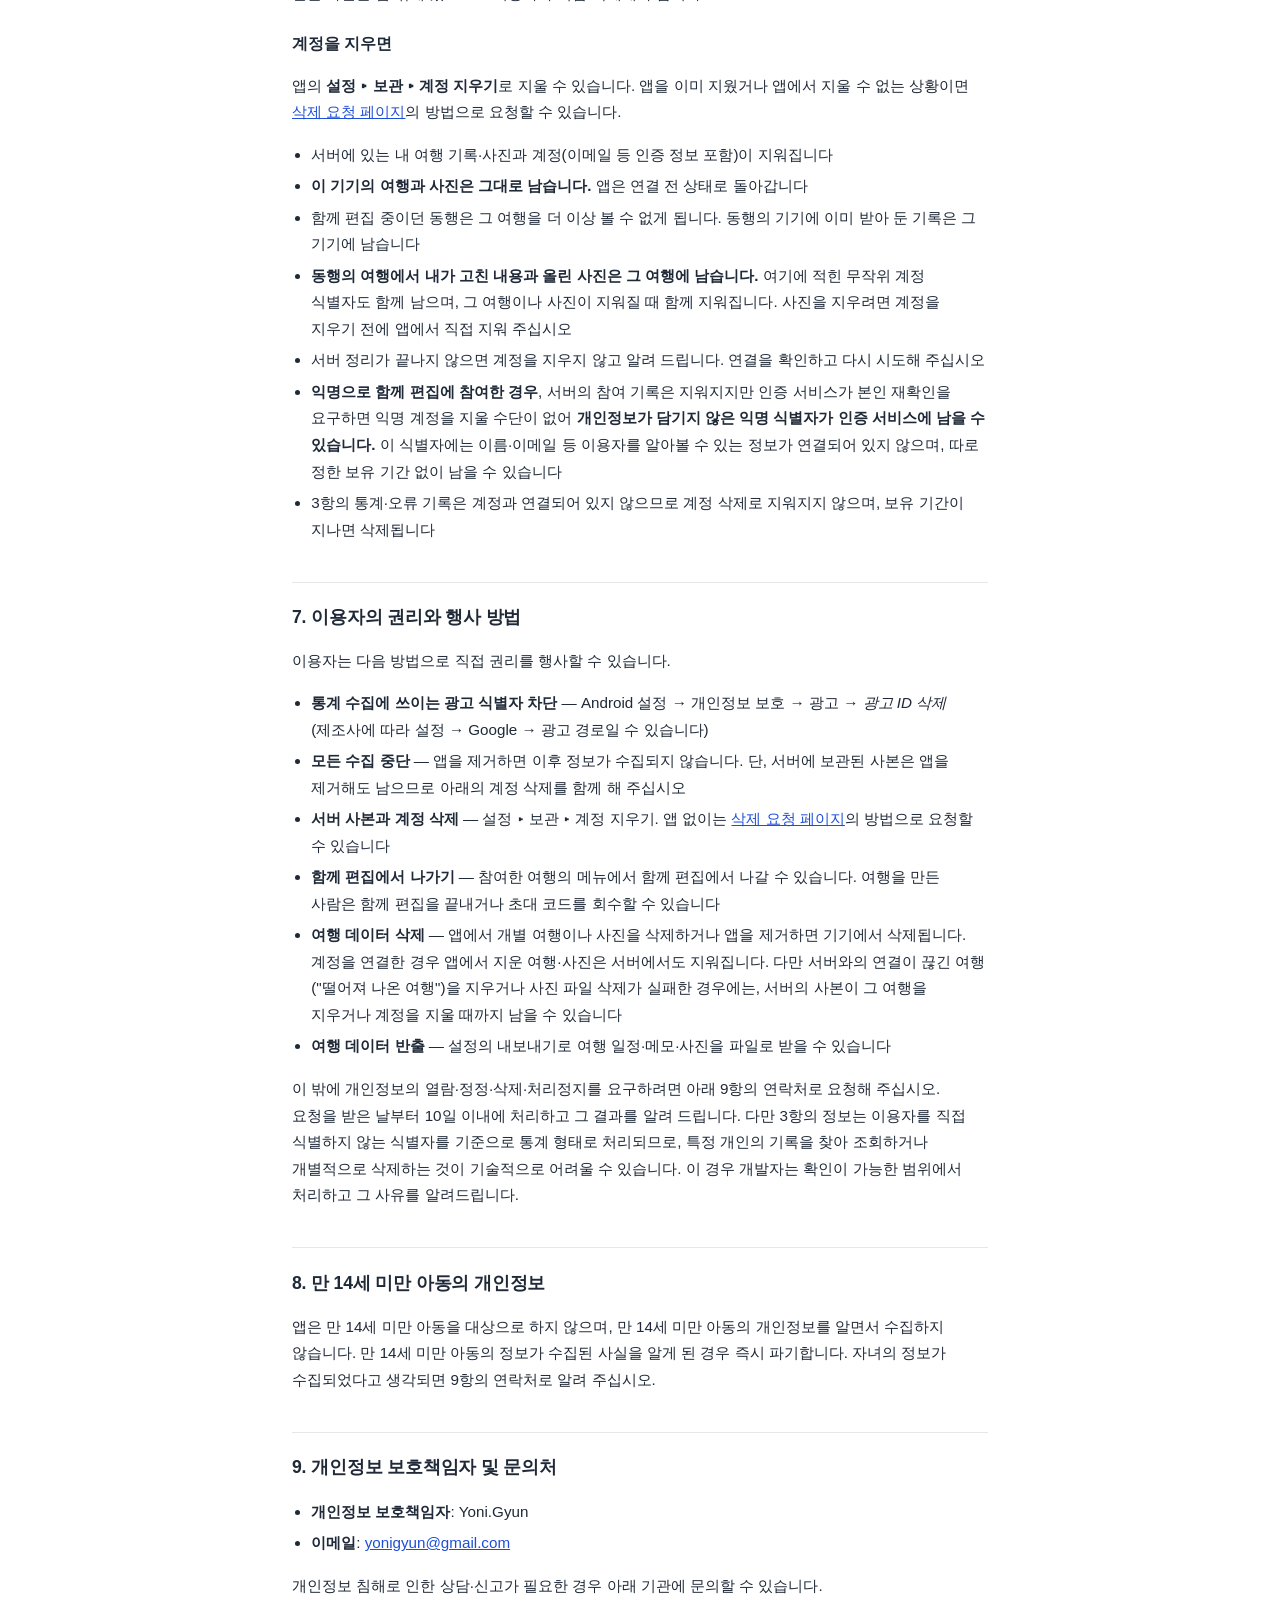
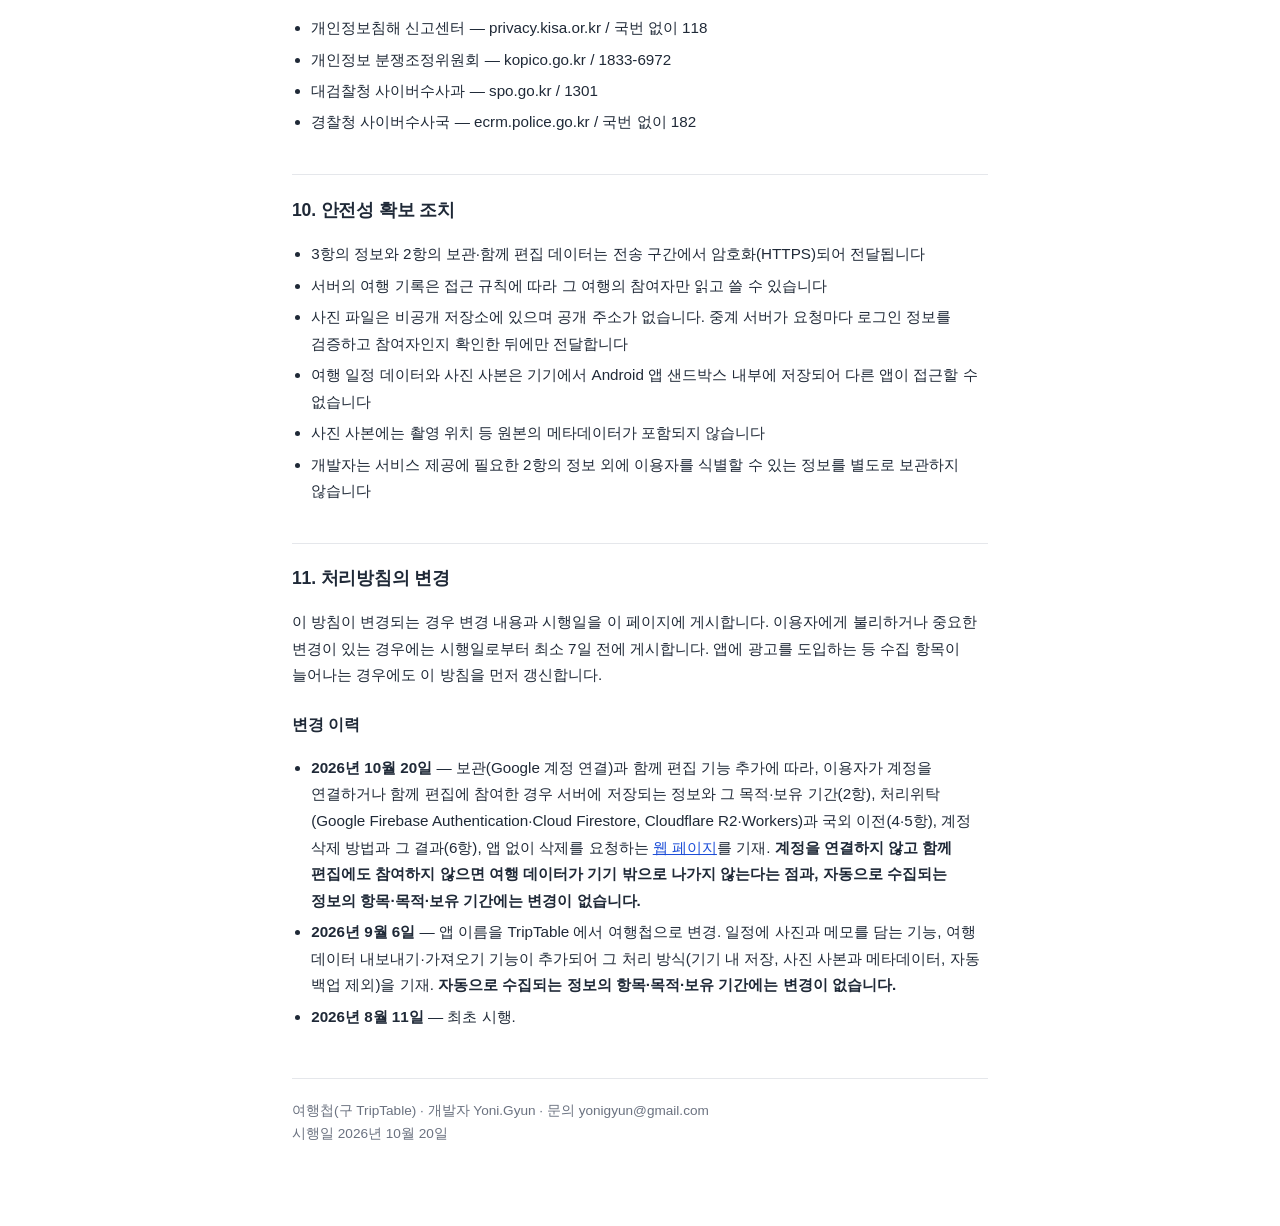
==== commit be3ec8b9: "docs(triptable): 익명 참여자는 참여한 여행만 올린다 — 방침·삭제 페이지 정정 익명 참여 후 새로 만들거나 가져온 여행이 익명 uid 로 올라가던 것은 의도하지 않은" ====
--- a/triptable/index.html
+++ b/triptable/index.html
@@ -153,9 +153,9 @@
 <p>
   Google 계정을 연결하지 않아도 동행에게 받은 초대 코드를 입력하면 그 여행에 함께 편집으로 참여할 수
   있습니다. 이때 앱은 이름·이메일이 없는 <strong>익명 계정 식별자</strong>를 서버에 만들고, 그 여행의
-  참여자로 기록합니다. 서버에 올라가는 것은 <strong>참여한 여행에서 고친 내용과 올린 사진</strong>, 그리고
-  <strong>참여한 뒤 이 기기에서 새로 만들거나 가져온 여행</strong>(그 여행의 사진 포함)입니다. 새로 만든 여행은
-  그 익명 계정의 것으로 보관됩니다. 참여하기 전부터 이 기기에 있던 여행은 올라가지 않습니다.
+  참여자로 기록합니다. 서버에 올라가는 것은 <strong>참여한 여행에서 고친 내용과 올린 사진</strong>뿐입니다.
+  그 밖에 이용자가 만든 여행은 참여 전후와 관계없이 기기 안에만 저장되며, Google 계정을 연결하면 그때
+  보관됩니다.
 </p>
 <p>
   익명 참여 계정은 앱을 지우면 다시 들어갈 방법이 없고, 이름·이메일이 없어 앱 없이는 본인을 확인하기
